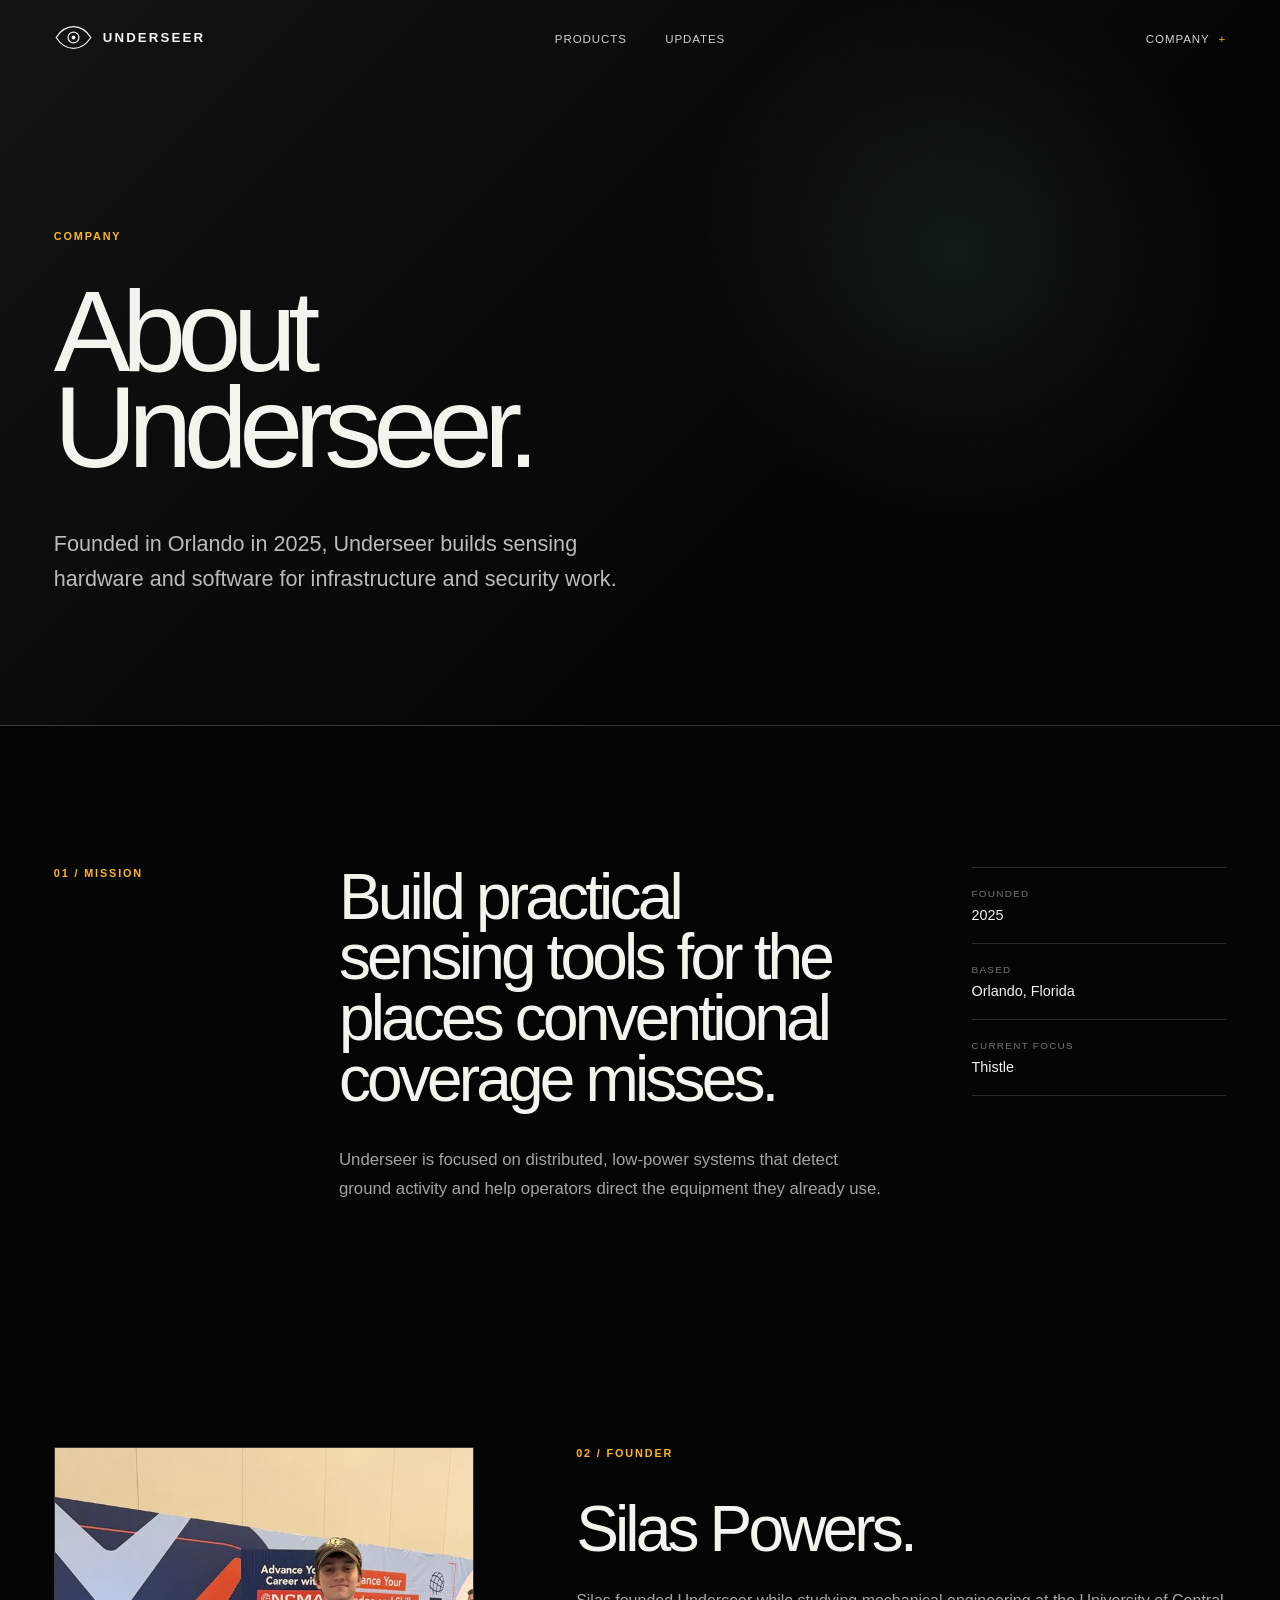
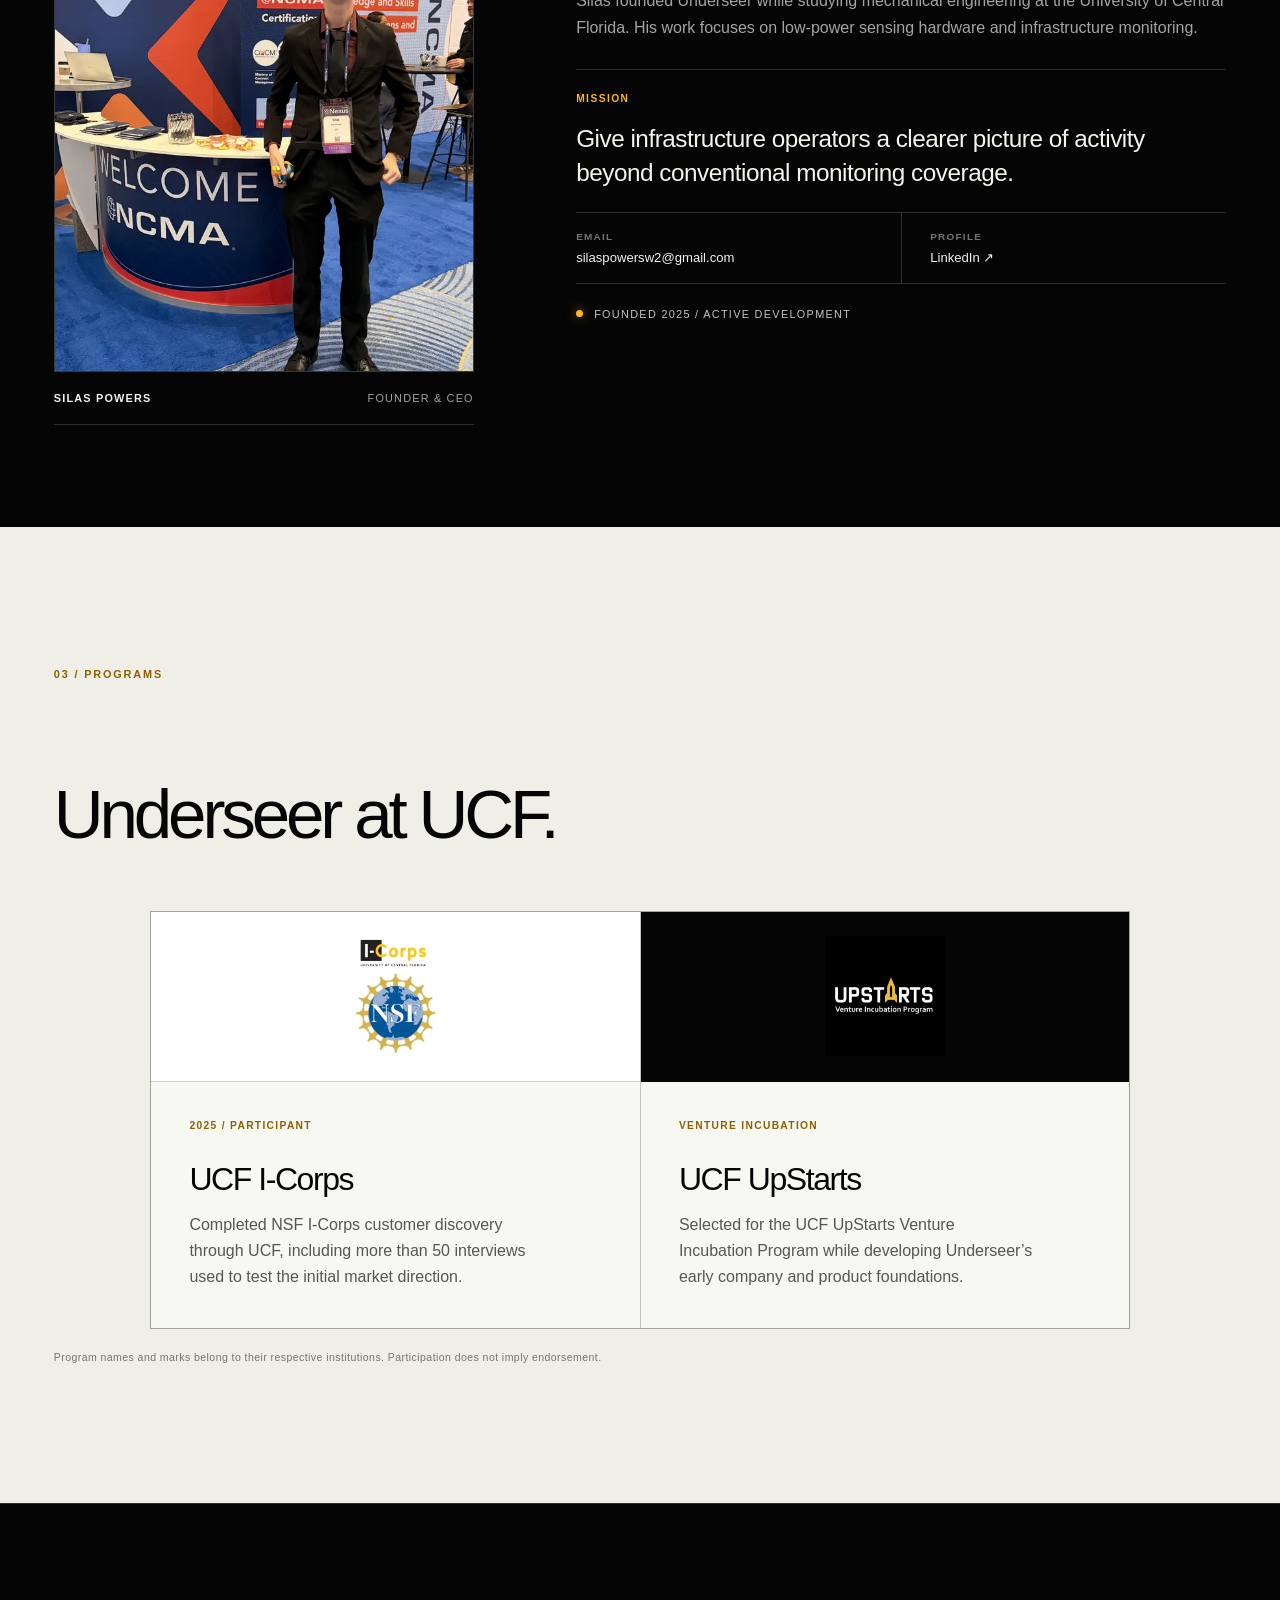
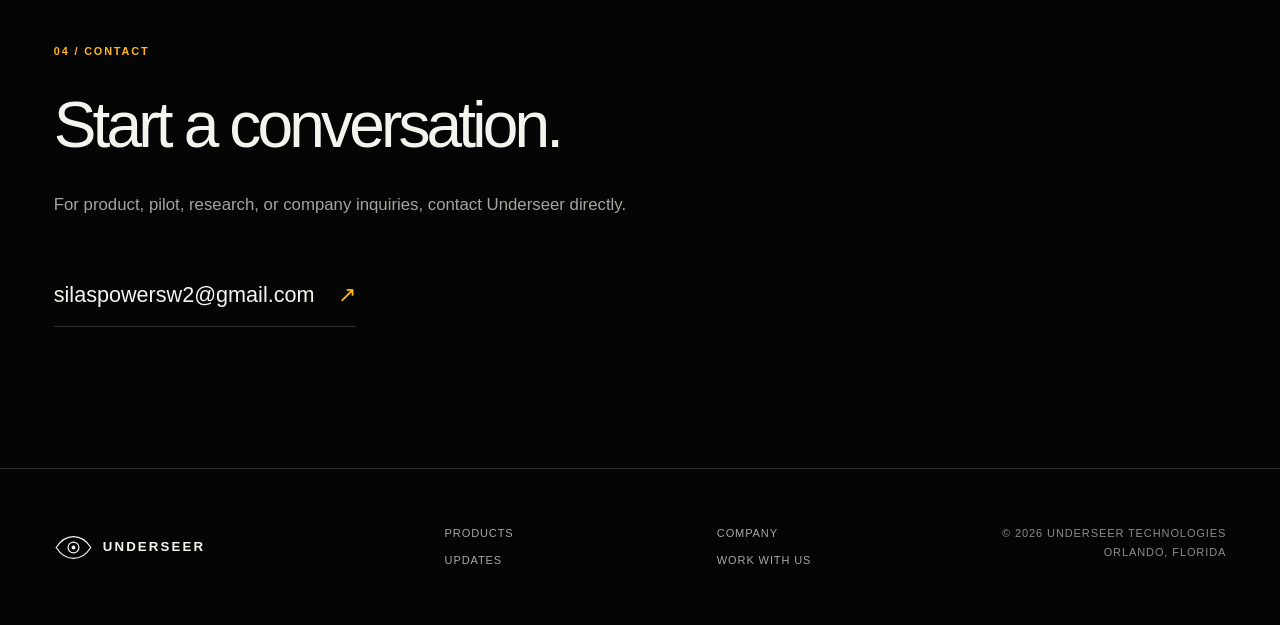
==== company.html @ eff01f7a "Add Underseer company page" ====
<!doctype html>
<html lang="en">
<head>
  <meta charset="utf-8">
  <meta name="viewport" content="width=device-width, initial-scale=1">
  <title>Company | Underseer Technologies</title>
  <meta name="description" content="Underseer Technologies was founded in Orlando in 2025 to build practical sensing systems for infrastructure and security work.">
  <meta name="theme-color" content="#050505">
  <link rel="canonical" href="https://underseer-technologies.com/company.html">
  <link rel="icon" href="favicon.svg" type="image/svg+xml">
  <link rel="stylesheet" href="styles.css?v=20260716-1">
  <script src="script.js?v=20260716-1" defer></script>
</head>
<body class="interior-page">
  <a class="skip-link" href="#main">Skip to content</a>
  <header class="site-header is-scrolled" data-header>
    <a class="brand" href="index.html" aria-label="Underseer home"><svg class="brand-mark" viewBox="0 0 72 48" aria-hidden="true"><path d="M4 24C13 10 24 4 36 4s23 6 32 20c-9 14-20 20-32 20S13 38 4 24Z"/><circle cx="36" cy="24" r="10"/><circle class="brand-pupil" cx="36" cy="24" r="3.5"/></svg><span>Underseer</span></a>
    <button class="menu-toggle" type="button" aria-expanded="false" aria-controls="site-nav" data-menu-toggle><span>Menu</span><i aria-hidden="true"></i></button>
    <nav class="site-nav" id="site-nav" aria-label="Primary navigation" data-nav><a href="index.html#products">Products</a><a href="index.html#updates">Updates</a><a class="mobile-nav-link" href="company.html">Company</a><a class="mobile-nav-link" href="work-with-us.html">Work with us</a></nav>
    <div class="company-menu" data-company-menu>
      <button class="company-toggle" type="button" aria-expanded="false" aria-controls="company-dropdown" data-company-toggle>Company <span aria-hidden="true">+</span></button>
      <div class="company-dropdown" id="company-dropdown" data-company-dropdown><div><span>Company</span><a href="company.html">About Underseer</a><a href="#programs">Programs</a><a href="#contact">Contact</a></div><div><span>Work with us</span><a href="work-with-us.html">Partners &amp; pilots</a><a href="work-with-us.html#opportunities">Opportunities</a></div></div>
    </div>
  </header>

  <main id="main">
    <section class="page-hero">
      <div class="section-label">Company</div>
      <h1>About Underseer.</h1>
      <p>Founded in Orlando in 2025, Underseer builds sensing hardware and software for infrastructure and security work.</p>
    </section>

    <section class="company-overview section-pad" aria-labelledby="mission-title">
      <div class="section-label">01 / Mission</div>
      <div>
        <h2 id="mission-title">Build practical sensing tools for the places conventional coverage misses.</h2>
        <p>Underseer is focused on distributed, low-power systems that detect ground activity and help operators direct the equipment they already use.</p>
      </div>
      <dl class="company-facts">
        <div><dt>Founded</dt><dd>2025</dd></div>
        <div><dt>Based</dt><dd>Orlando, Florida</dd></div>
        <div><dt>Current focus</dt><dd>Thistle</dd></div>
      </dl>
    </section>

    <section class="company section-pad" id="founder">
      <figure class="founder-card">
        <div class="founder-portrait"><img src="assets/silas-powers.webp" width="825" height="1100" loading="eager" alt="Silas Powers, founder and CEO of Underseer Technologies"></div>
        <figcaption><strong>Silas Powers</strong><span>Founder &amp; CEO</span></figcaption>
      </figure>
      <div class="company-copy">
        <div class="section-label">02 / Founder</div>
        <h2>Silas Powers.</h2>
        <p>Silas founded Underseer while studying mechanical engineering at the University of Central Florida. His work focuses on low-power sensing hardware and infrastructure monitoring.</p>
        <blockquote><span>Mission</span> Give infrastructure operators a clearer picture of activity beyond conventional monitoring coverage.</blockquote>
        <div class="founder-links" aria-label="Silas Powers contact links"><a href="mailto:silaspowersw2@gmail.com"><span>Email</span>silaspowersw2@gmail.com</a><a href="https://www.linkedin.com/in/silas-powers-b28302380" target="_blank" rel="noopener noreferrer"><span>Profile</span>LinkedIn ↗</a></div>
        <div class="company-status"><span></span> Founded 2025 / Active development</div>
      </div>
    </section>

    <section class="programs section-pad" id="programs" aria-labelledby="programs-title">
      <div class="programs-intro"><div class="section-label">03 / Programs</div><h2 id="programs-title">Underseer at UCF.</h2></div>
      <div class="program-grid">
        <article class="program-card"><div class="program-logo program-logo-light"><img src="assets/ucf-icorps.webp" width="261" height="353" loading="lazy" alt="UCF I-Corps and National Science Foundation logos"></div><div class="program-card-copy"><span>2025 / Participant</span><h3>UCF I-Corps</h3><p>Completed NSF I-Corps customer discovery through UCF, including more than 50 interviews used to test the initial market direction.</p></div></article>
        <article class="program-card"><div class="program-logo program-logo-dark"><img src="assets/ucf-upstarts.webp" width="800" height="800" loading="lazy" alt="UCF UpStarts Venture Incubation Program logo"></div><div class="program-card-copy"><span>Venture incubation</span><h3>UCF UpStarts</h3><p>Selected for the UCF UpStarts Venture Incubation Program while developing Underseer’s early company and product foundations.</p></div></article>
      </div>
      <p class="program-note">Program names and marks belong to their respective institutions. Participation does not imply endorsement.</p>
    </section>

    <section class="contact-band section-pad" id="contact">
      <div class="section-label">04 / Contact</div>
      <h2>Start a conversation.</h2>
      <p>For product, pilot, research, or company inquiries, contact Underseer directly.</p>
      <a class="contact-link" href="mailto:silaspowersw2@gmail.com">silaspowersw2@gmail.com <span>↗</span></a>
    </section>
  </main>

  <footer class="site-footer"><a class="brand footer-brand" href="index.html"><svg class="brand-mark" viewBox="0 0 72 48" aria-hidden="true"><path d="M4 24C13 10 24 4 36 4s23 6 32 20c-9 14-20 20-32 20S13 38 4 24Z"/><circle cx="36" cy="24" r="10"/><circle class="brand-pupil" cx="36" cy="24" r="3.5"/></svg><span>Underseer</span></a><div class="footer-links"><a href="index.html#products">Products</a><a href="index.html#updates">Updates</a></div><div class="footer-links"><a href="company.html">Company</a><a href="work-with-us.html">Work with us</a></div><p class="copyright">© 2026 Underseer Technologies<br>Orlando, Florida</p></footer>
</body>
</html>
---- styles.css ----
:root {
  color-scheme: dark;
  --black: #050505;
  --near-black: #0a0a0a;
  --panel: #101110;
  --white: #f4f4ef;
  --gray: #a4a5a0;
  --dim: #74756f;
  --line: rgba(255, 255, 255, .16);
  --line-dark: rgba(0, 0, 0, .18);
  --signal: #feb71b;
  --pad: clamp(22px, 4.2vw, 72px);
}

* { box-sizing: border-box; }
html { scroll-behavior: smooth; scroll-padding-top: 76px; }
body { margin: 0; color: var(--white); background: var(--black); font-family: Arial, Helvetica, sans-serif; -webkit-font-smoothing: antialiased; }
body.menu-open { overflow: hidden; }
a { color: inherit; }
button { font: inherit; }
.skip-link { position: fixed; top: 8px; left: 8px; z-index: 100; padding: 10px 14px; color: var(--black); background: var(--signal); transform: translateY(-150%); }
.skip-link:focus { transform: translateY(0); }

.site-header { position: fixed; inset: 0 0 auto; z-index: 50; display: grid; grid-template-columns: 1fr auto 1fr; min-height: 76px; padding: 0 var(--pad); align-items: center; border-bottom: 1px solid transparent; transition: background .25s, border-color .25s; }
.site-header.is-scrolled { background: rgba(5, 5, 5, .92); border-color: var(--line); backdrop-filter: blur(16px); }
.brand { display: inline-flex; width: max-content; gap: 10px; align-items: center; color: var(--white); font-size: .83rem; font-weight: 800; letter-spacing: .16em; text-decoration: none; text-transform: uppercase; }
.brand-mark { width: 39px; height: 27px; overflow: visible; fill: none; stroke: currentColor; stroke-width: 2.2; }
.brand-pupil { fill: currentColor; stroke: none; }
.site-nav { display: flex; gap: clamp(20px, 3vw, 46px); grid-column: 2; }
.site-nav a { position: relative; padding: 27px 0 25px; color: #d1d1cc; font-size: .72rem; letter-spacing: .08em; text-decoration: none; text-transform: uppercase; }
.site-nav a::after { position: absolute; right: 0; bottom: 20px; left: 0; height: 1px; content: ""; background: var(--signal); transform: scaleX(0); transform-origin: right; transition: transform .25s; }
.site-nav a:hover::after, .site-nav a:focus-visible::after { transform: scaleX(1); transform-origin: left; }
.mobile-nav-link { display: none; }
.company-menu { position: relative; grid-column: 3; justify-self: end; }
.company-toggle { display: flex; gap: 9px; padding: 27px 0 25px; color: #d1d1cc; border: 0; background: transparent; cursor: pointer; font-size: .72rem; letter-spacing: .08em; text-transform: uppercase; }
.company-toggle span { color: var(--signal); transition: transform .2s; }
.company-dropdown { position: absolute; top: calc(100% - 8px); right: 0; display: grid; width: min(560px, calc(100vw - 44px)); padding: 28px; grid-template-columns: 1fr 1fr; gap: 36px; opacity: 0; visibility: hidden; border: 1px solid var(--line); background: rgba(10,10,10,.98); box-shadow: 0 20px 55px rgba(0,0,0,.38); transform: translateY(-8px); transition: opacity .2s, transform .2s, visibility .2s; }
.company-dropdown > div { display: grid; align-content: start; }
.company-dropdown > div > span { margin-bottom: 17px; color: var(--signal); font-size: .61rem; font-weight: 700; letter-spacing: .15em; text-transform: uppercase; }
.company-dropdown a { padding: 13px 0; color: var(--white); border-top: 1px solid var(--line); font-size: .9rem; text-decoration: none; }
.company-dropdown a:hover, .company-dropdown a:focus-visible { color: var(--signal); }
.company-menu:hover .company-dropdown, .company-menu:focus-within .company-dropdown, .company-menu.is-open .company-dropdown { opacity: 1; visibility: visible; transform: translateY(0); }
.company-menu:hover .company-toggle span, .company-menu:focus-within .company-toggle span, .company-menu.is-open .company-toggle span { transform: rotate(45deg); }
.menu-toggle { display: none; color: var(--white); border: 0; background: transparent; }

.hero { position: relative; display: grid; min-height: 100svh; padding: 150px var(--pad) 34px; grid-template-columns: minmax(0, 1fr) minmax(270px, 35vw); grid-template-rows: 1fr auto; overflow: hidden; border-bottom: 1px solid var(--line); }
.hero-field { position: absolute; inset: 0; overflow: hidden; opacity: .78; background: radial-gradient(circle at 70% 48%, rgba(39, 65, 56, .42), transparent 22%), radial-gradient(circle at 35% 100%, rgba(70, 48, 14, .25), transparent 35%), linear-gradient(135deg, #111715 0%, #050505 58%); }
.hero-field::before { position: absolute; inset: 0; content: ""; opacity: .22; background-image: linear-gradient(rgba(255,255,255,.12) 1px, transparent 1px), linear-gradient(90deg, rgba(255,255,255,.12) 1px, transparent 1px); background-size: 70px 70px; mask-image: linear-gradient(to bottom, black, transparent 85%); }
.hero-field::after { position: absolute; inset: 0; content: ""; background: linear-gradient(90deg, transparent 0 65%, rgba(5,5,5,.15)), linear-gradient(0deg, rgba(5,5,5,.8), transparent 45%); }
.scan-line { position: absolute; top: -20%; right: 20%; width: 1px; height: 145%; background: linear-gradient(transparent, rgba(254,183,27,.85), transparent); transform: rotate(32deg); box-shadow: 70px 0 rgba(255,255,255,.14), 140px 0 rgba(255,255,255,.07); }
.signal { position: absolute; width: 10px; height: 10px; border: 1px solid var(--signal); border-radius: 50%; }
.signal::before, .signal::after { position: absolute; top: 50%; left: 50%; content: ""; border: 1px solid rgba(254,183,27,.35); border-radius: 50%; transform: translate(-50%,-50%); animation: pulse 3.8s ease-out infinite; }
.signal::before { width: 65px; height: 65px; }
.signal::after { width: 125px; height: 125px; animation-delay: .7s; }
.signal-one { top: 34%; right: 23%; }
.signal-two { top: 66%; right: 43%; transform: scale(.7); }
.signal-three { top: 48%; right: 8%; transform: scale(.5); }
@keyframes pulse { 0%,20% { opacity: 0; transform: translate(-50%,-50%) scale(.35); } 55% { opacity: .8; } 100% { opacity: 0; transform: translate(-50%,-50%) scale(1.5); } }
.hero-copy { position: relative; z-index: 2; align-self: end; padding-bottom: clamp(40px, 9vh, 100px); }
.eyebrow { display: flex; gap: 13px; align-items: center; margin: 0 0 26px; color: var(--signal); font-size: .72rem; font-weight: 700; letter-spacing: .16em; text-transform: uppercase; }
.eyebrow span { width: 35px; height: 1px; background: currentColor; }
h1, h2, h3, p { text-wrap: balance; }
h1 { max-width: 9.5ch; margin: 0; font-size: clamp(4.3rem, 9vw, 9.5rem); font-weight: 500; letter-spacing: -.075em; line-height: .83; }
.hero-bottom { display: grid; max-width: 820px; margin-top: 50px; grid-template-columns: minmax(250px, 520px) auto; gap: 38px; align-items: end; }
.hero-bottom p { margin: 0; color: #c2c4be; font-size: clamp(1rem, 1.5vw, 1.2rem); line-height: 1.6; }
.text-link { display: inline-flex; gap: 18px; align-items: center; padding-bottom: 8px; border-bottom: 1px solid rgba(255,255,255,.5); font-size: .72rem; letter-spacing: .1em; text-decoration: none; text-transform: uppercase; white-space: nowrap; }
.text-link span { color: var(--signal); font-size: 1rem; }
.hero-logo { position: relative; z-index: 2; width: min(100%, 450px); aspect-ratio: 1; align-self: center; justify-self: end; overflow: hidden; border: 1px solid var(--line); background: #050505; }
.hero-logo::after { position: absolute; inset: 14px; content: ""; pointer-events: none; border: 1px solid rgba(255,255,255,.08); }
.hero-logo img { display: block; width: 100%; height: 100%; padding: clamp(12px, 2vw, 32px); object-fit: contain; }
.hero-meta { position: relative; z-index: 2; display: flex; gap: 25px; grid-column: 1 / -1; padding-top: 25px; justify-content: space-between; border-top: 1px solid var(--line); color: #8d8f89; font-size: .66rem; letter-spacing: .12em; text-transform: uppercase; }

.section-pad { padding: clamp(88px, 11vw, 170px) var(--pad); }
.section-label { color: var(--signal); font-size: .68rem; font-weight: 700; letter-spacing: .17em; text-transform: uppercase; }
.mission { display: grid; grid-template-columns: .65fr 1.35fr; gap: 50px; }
.mission-copy h2, .products-head h2, .stack-heading h2, .approach-intro h2, .company-copy h2 { margin: 0; font-size: clamp(2.7rem, 5.4vw, 6.2rem); font-weight: 500; letter-spacing: -.06em; line-height: .94; }
.mission-copy > p { max-width: 720px; margin: 34px 0 0; color: var(--gray); font-size: 1.05rem; line-height: 1.75; }
.mission-principles { display: grid; grid-column: 1 / -1; grid-template-columns: repeat(3,1fr); margin-top: 70px; border-top: 1px solid var(--line); border-left: 1px solid var(--line); }
.mission-principles article { min-height: 290px; padding: 28px; border-right: 1px solid var(--line); border-bottom: 1px solid var(--line); }
.mission-principles span { color: var(--signal); font-size: .7rem; }
.mission-principles h3 { margin: 100px 0 15px; font-size: 1.3rem; font-weight: 600; }
.mission-principles p { margin: 0; color: var(--gray); font-size: .93rem; line-height: 1.6; }

.products { color: var(--black); background: #e8e8e1; }
.products-head { display: grid; grid-template-columns: 1.5fr .7fr; gap: 80px; align-items: end; }
.products-head .section-label { margin-bottom: 34px; color: #8d6000; }
.products-head > p { max-width: 440px; margin: 0 0 8px; color: #555750; line-height: 1.7; }
.product-switcher { display: grid; grid-template-columns: repeat(2,1fr); border-top: 1px solid var(--line-dark); border-bottom: 1px solid var(--line-dark); }
.product-tab { display: flex; gap: 22px; padding: 25px var(--pad); color: #686a64; border: 0; border-right: 1px solid var(--line-dark); background: transparent; cursor: pointer; font-size: .78rem; font-weight: 700; letter-spacing: .1em; text-align: left; text-transform: uppercase; }
.product-tab span { color: #969891; }
.product-tab.is-active { color: var(--black); background: #f7f7f1; }
.product-tab.is-active span { color: #9b6800; }
.product-panel { display: grid; min-height: 690px; grid-template-columns: 1.45fr .85fr; background: #f7f7f1; }
.product-panel[hidden] { display: none; }
.product-showcase + .product-showcase { border-top: 1px solid var(--line-dark); }
.product-visual { position: relative; min-height: 690px; overflow: hidden; border-right: 1px solid var(--line-dark); background: radial-gradient(circle at 60% 42%, rgba(254,183,27,.15), transparent 14%), linear-gradient(#151b18 0 62%, #23231f 62%); }
.product-visual::before { position: absolute; inset: 0; content: ""; opacity: .25; background-image: linear-gradient(rgba(255,255,255,.1) 1px, transparent 1px), linear-gradient(90deg, rgba(255,255,255,.1) 1px, transparent 1px); background-size: 58px 58px; }
.ground-line { position: absolute; right: 0; bottom: 37%; left: 0; height: 2px; background: rgba(254,183,27,.62); box-shadow: 0 14px rgba(255,255,255,.04), 0 28px rgba(255,255,255,.03); }
.node { position: absolute; bottom: 32%; width: 54px; height: 80px; border: 1px solid rgba(255,255,255,.5); background: #0a0c0b; }
.node::after { position: absolute; top: -17px; left: 50%; width: 1px; height: 16px; content: ""; background: var(--signal); }
.node i { position: absolute; top: 15px; left: 15px; width: 7px; height: 7px; border-radius: 50%; background: var(--signal); box-shadow: 0 0 14px rgba(254,183,27,.7); }
.node-a { left: 17%; }.node-b { left: 49%; }.node-c { left: 79%; }
.wake-rings { position: absolute; bottom: 42%; width: 12px; height: 12px; border: 1px solid var(--signal); border-radius: 50%; box-shadow: 0 0 0 40px rgba(254,183,27,.08), 0 0 0 80px rgba(254,183,27,.05), 0 0 0 120px rgba(254,183,27,.03); }
.wake-a { left: 25%; }.wake-b { left: 66%; transform: scale(.65); }
.visual-caption { position: absolute; right: 24px; bottom: 22px; color: rgba(255,255,255,.5); font-size: .62rem; letter-spacing: .12em; text-transform: uppercase; }
.product-copy { display: flex; padding: clamp(36px, 6vw, 80px); flex-direction: column; justify-content: flex-end; }
.product-type { margin: 0 0 auto; color: #966400; font-size: .68rem; font-weight: 700; letter-spacing: .14em; text-transform: uppercase; }
.product-copy h3 { margin: 80px 0 24px; font-size: clamp(3.3rem, 6vw, 6.5rem); font-weight: 500; letter-spacing: -.065em; line-height: .9; }
.product-lead { max-width: 510px; margin: 0 0 48px; color: #51534e; font-size: 1rem; line-height: 1.65; }
.product-copy dl { margin: 0; border-top: 1px solid var(--line-dark); }
.product-copy dl div { display: grid; grid-template-columns: 80px 1fr; gap: 22px; padding: 17px 0; border-bottom: 1px solid var(--line-dark); }
.product-copy dt { color: #8a8c86; font-size: .64rem; letter-spacing: .1em; text-transform: uppercase; }
.product-copy dd { margin: 0; color: #363833; font-size: .84rem; line-height: 1.45; }
.risk-visual { background: #0c0e0d; }
.risk-grid { position: absolute; inset: 13%; border: 1px solid rgba(255,255,255,.16); background-image: linear-gradient(rgba(255,255,255,.08) 1px, transparent 1px), linear-gradient(90deg, rgba(255,255,255,.08) 1px, transparent 1px); background-size: 42px 42px; }
.event { position: absolute; padding: 12px 14px; color: #d9d9d2; border: 1px solid rgba(255,255,255,.22); background: rgba(5,5,5,.78); font-size: .62rem; letter-spacing: .12em; }
.event-a { top: 25%; left: 20%; }.event-b { top: 46%; right: 15%; }.event-c { bottom: 23%; left: 32%; color: var(--signal); border-color: rgba(254,183,27,.48); }
.risk-pulse { position: absolute; top: 50%; left: 50%; width: 10px; height: 10px; border-radius: 50%; background: var(--signal); box-shadow: 0 0 0 30px rgba(254,183,27,.08), 0 0 0 65px rgba(254,183,27,.04), 0 0 30px rgba(254,183,27,.7); }

.thistle-carousel { background: #111714; }
.carousel-viewport { position: absolute; inset: 0; }
.carousel-slide { position: absolute; inset: 0; z-index: 1; margin: 0; overflow: hidden; opacity: 0; background: #111714; transition: opacity 900ms ease; pointer-events: none; }
.carousel-slide.is-active { z-index: 2; opacity: 1; }
.concept-visual { position: absolute; inset: 0; background: radial-gradient(circle at 60% 42%, rgba(254,183,27,.15), transparent 14%), linear-gradient(#151b18 0 62%, #23231f 62%); }
.carousel-slide img { display: block; width: 100%; height: 100%; object-fit: cover; filter: saturate(.72) contrast(1.04); }
.carousel-slide:nth-child(2) img { object-position: center 64%; }
.carousel-slide:nth-child(3) img { object-position: center 46%; }
.carousel-slide figcaption { position: absolute; right: 0; bottom: 0; left: 0; z-index: 3; display: grid; padding: 90px 24px 24px; background: linear-gradient(transparent, rgba(5,5,5,.94)); }
.carousel-slide figcaption span { margin-bottom: 10px; color: var(--signal); font-size: .62rem; font-weight: 700; letter-spacing: .14em; text-transform: uppercase; }
.carousel-slide figcaption strong { color: var(--white); font-size: 1rem; font-weight: 500; }
.carousel-status { position: absolute; inset: 0; z-index: 5; pointer-events: none; }
.carousel-status span { position: absolute; right: 20px; bottom: 20px; min-width: 72px; padding: 11px 13px; color: #c6c7c1; background: rgba(5,5,5,.78); font-size: .62rem; letter-spacing: .12em; text-align: center; backdrop-filter: blur(10px); }
.carousel-disclaimer { position: absolute; top: 22px; left: 22px; z-index: 5; max-width: 330px; margin: 0; padding: 11px 13px; color: #b8bab4; background: rgba(5,5,5,.78); font-size: .68rem; line-height: 1.45; backdrop-filter: blur(10px); }

.stack { background: var(--near-black); }
.stack-heading { display: grid; grid-template-columns: 1.35fr .65fr; gap: 70px; margin-top: 35px; align-items: end; }
.stack-heading p { max-width: 500px; margin: 0; color: var(--gray); line-height: 1.7; }
.stack-flow { display: grid; grid-template-columns: repeat(7,auto); gap: 20px; margin-top: 90px; align-items: center; }
.stack-flow > div { min-width: 165px; padding: 24px; border: 1px solid var(--line); }
.stack-flow span { display: block; margin-bottom: 58px; color: var(--signal); font-size: .67rem; }
.stack-flow strong { display: block; margin-bottom: 8px; font-size: .96rem; }
.stack-flow small { color: var(--gray); font-size: .76rem; line-height: 1.4; }
.stack-flow > i { color: #60615d; font-style: normal; }

.approach { display: grid; grid-template-columns: 1fr 1fr; color: var(--black); background: #d3d3cc; }
.approach-intro { position: sticky; top: 0; height: max-content; min-height: 100vh; }
.approach-intro .section-label { margin-bottom: 40px; color: #8d6000; }
.approach-intro > p { max-width: 650px; margin: 38px 0 0; color: #51534e; line-height: 1.75; }
.validation-steps { margin: 0; padding: 0; list-style: none; border-left: 1px solid var(--line-dark); }
.validation-steps li { display: grid; min-height: 25vh; padding: 45px var(--pad); grid-template-columns: 65px 1fr; gap: 24px; align-content: center; border-bottom: 1px solid var(--line-dark); }
.validation-steps li > span { color: #956400; font-size: .7rem; }
.validation-steps strong { display: block; margin-bottom: 14px; font-size: clamp(1.8rem,3vw,3.2rem); font-weight: 500; letter-spacing: -.04em; }
.validation-steps p { max-width: 470px; margin: 0; color: #5e605a; line-height: 1.6; }

.programs { color: var(--black); background: #efefe8; }
.programs-intro { display: grid; grid-template-columns: 1.3fr .7fr; gap: 70px; align-items: end; }
.programs-intro .section-label { grid-column: 1 / -1; color: #8d6000; }
.programs-intro h2 { max-width: 900px; margin: 32px 0 0; font-size: clamp(2.7rem, 5.4vw, 6.2rem); font-weight: 500; letter-spacing: -.06em; line-height: .94; }
.programs-intro > p { max-width: 500px; margin: 0; color: #555750; line-height: 1.7; }
.program-grid { display: grid; width: min(100%, 980px); grid-template-columns: repeat(2, minmax(0, 1fr)); gap: 1px; margin: 64px auto 0; background: var(--line-dark); border: 1px solid var(--line-dark); }
.program-card { display: grid; grid-template-rows: 170px auto; background: #f8f8f3; }
.program-logo { display: grid; min-height: 0; padding: 24px; place-items: center; border-bottom: 1px solid var(--line-dark); }
.program-logo img { display: block; width: auto; max-width: 190px; height: 100%; max-height: 120px; object-fit: contain; }
.program-logo-light { background: #fff; }
.program-logo-dark { background: #050505; }
.program-card-copy { padding: clamp(28px, 3vw, 42px); }
.program-card-copy > span { display: block; margin-bottom: 30px; color: #8d6000; font-size: .64rem; font-weight: 700; letter-spacing: .13em; text-transform: uppercase; }
.program-card h3 { margin: 0 0 14px; font-size: clamp(1.8rem, 2.5vw, 2.6rem); font-weight: 500; letter-spacing: -.045em; }
.program-card p { max-width: 390px; margin: 0; color: #555750; line-height: 1.6; }
.program-note { margin: 22px 0 0; color: #74766f; font-size: .66rem; letter-spacing: .04em; }

.updates { color: var(--black); background: #efefe8; }
.updates-head { display: grid; grid-template-columns: 1.4fr .6fr; gap: 70px; align-items: end; }
.updates-head .section-label { margin-bottom: 30px; color: #8d6000; }
.updates-head h2 { margin: 0; font-size: clamp(3rem, 6vw, 6.8rem); font-weight: 500; letter-spacing: -.06em; line-height: .92; }
.updates-head > p { margin: 0 0 8px; color: #5d5f59; line-height: 1.7; }
.update-grid { display: grid; margin-top: 70px; grid-template-columns: 1.35fr .825fr .825fr; border-top: 1px solid var(--line-dark); border-left: 1px solid var(--line-dark); }
.update-card { min-height: 480px; border-right: 1px solid var(--line-dark); border-bottom: 1px solid var(--line-dark); background: #f8f8f3; }
.update-featured { display: grid; grid-template-rows: 280px auto; }
.update-image { overflow: hidden; border-bottom: 1px solid var(--line-dark); background: #111; }
.update-image img { display: block; width: 100%; height: 100%; object-fit: cover; object-position: center 60%; filter: saturate(.8) contrast(1.03); }
.update-copy { display: flex; height: 100%; padding: clamp(26px, 3vw, 42px); flex-direction: column; }
.update-copy > span { color: #8d6000; font-size: .63rem; font-weight: 700; letter-spacing: .13em; text-transform: uppercase; }
.update-copy h3 { margin: 40px 0 18px; font-size: clamp(1.7rem, 2.5vw, 2.8rem); font-weight: 500; letter-spacing: -.045em; line-height: 1.02; }
.update-copy p { margin: 0 0 40px; color: #585a54; line-height: 1.65; }
.update-copy a { width: max-content; margin-top: auto; padding-bottom: 6px; color: #282a26; border-bottom: 1px solid #777972; font-size: .68rem; font-weight: 700; letter-spacing: .1em; text-decoration: none; text-transform: uppercase; }
.update-copy a:hover { color: #8d6000; }

.interior-page { background: var(--black); }
.page-hero { min-height: 78svh; padding: clamp(160px, 18vw, 260px) var(--pad) clamp(90px, 10vw, 150px); border-bottom: 1px solid var(--line); background: radial-gradient(circle at 75% 35%, rgba(39,65,56,.34), transparent 25%), linear-gradient(135deg,#101513,#050505 65%); }
.page-hero h1 { max-width: 11ch; margin-top: 42px; }
.page-hero > p { max-width: 680px; margin: 50px 0 0; color: #babcb6; font-size: clamp(1.1rem, 1.8vw, 1.35rem); line-height: 1.65; }
.work-hero h1 { max-width: 10ch; }
.company-overview { display: grid; grid-template-columns: .45fr 1.2fr .55fr; gap: clamp(35px, 6vw, 90px); align-items: start; }
.company-overview h2, .collaboration > h2, .opportunities h2, .contact-band h2 { margin: 0; font-size: clamp(2.8rem, 5vw, 5.8rem); font-weight: 500; letter-spacing: -.06em; line-height: .95; }
.company-overview > div > p { max-width: 720px; margin: 35px 0 0; color: var(--gray); font-size: 1.05rem; line-height: 1.75; }
.company-facts { margin: 0; border-top: 1px solid var(--line); }
.company-facts div { padding: 20px 0; border-bottom: 1px solid var(--line); }
.company-facts dt { margin-bottom: 8px; color: var(--dim); font-size: .62rem; letter-spacing: .13em; text-transform: uppercase; }
.company-facts dd { margin: 0; font-size: .9rem; }
.collaboration { background: var(--near-black); }
.collaboration > h2 { max-width: 900px; margin-top: 38px; }
.collaboration-grid { display: grid; margin-top: 80px; grid-template-columns: repeat(3,1fr); border-top: 1px solid var(--line); border-left: 1px solid var(--line); }
.collaboration-grid article { min-height: 330px; padding: 30px; border-right: 1px solid var(--line); border-bottom: 1px solid var(--line); }
.collaboration-grid span { color: var(--signal); font-size: .68rem; }
.collaboration-grid h3 { margin: 100px 0 16px; font-size: 1.55rem; font-weight: 500; }
.collaboration-grid p { margin: 0; color: var(--gray); line-height: 1.65; }
.opportunities { display: grid; grid-template-columns: .55fr 1.45fr; gap: clamp(40px, 8vw, 120px); color: var(--black); background: #e8e8e1; }
.opportunities .section-label { color: #8d6000; }
.opportunities p { max-width: 720px; margin: 35px 0 45px; color: #555750; font-size: 1.05rem; line-height: 1.75; }
.contact-band { border-top: 1px solid var(--line); }
.contact-band h2 { max-width: 900px; margin-top: 38px; }
.contact-band > p { max-width: 680px; margin: 35px 0 45px; color: var(--gray); font-size: 1.05rem; line-height: 1.7; }
.contact-link { display: inline-flex; gap: 24px; align-items: center; padding: 18px 0; color: var(--white); border-bottom: 1px solid var(--line); font-size: clamp(1rem, 2vw, 1.35rem); text-decoration: none; }
.opportunities .contact-link { color: var(--black); border-color: var(--line-dark); }
.contact-link span { color: var(--signal); }

.company { display: grid; min-height: auto; grid-template-columns: minmax(300px, 420px) minmax(0, 1fr); gap: clamp(55px, 8vw, 110px); align-items: start; overflow: hidden; }
.company.section-pad { padding-top: clamp(90px, 8vw, 125px); padding-bottom: clamp(90px, 8vw, 125px); }
.founder-card { width: 100%; margin: 0; }
.founder-portrait { aspect-ratio: 4 / 5; overflow: hidden; border: 1px solid var(--line); background: #101110; }
.founder-portrait img { display: block; width: 100%; height: 100%; object-fit: cover; object-position: center 34%; filter: saturate(.82) contrast(1.03); transform: scale(1.28); transform-origin: center 34%; }
.founder-card figcaption { display: flex; padding: 20px 0; justify-content: space-between; border-bottom: 1px solid var(--line); color: var(--gray); font-size: .68rem; letter-spacing: .11em; text-transform: uppercase; }
.founder-card figcaption strong { color: var(--white); font-weight: 700; }
.company-copy .section-label { margin-bottom: 40px; }
.company-copy h2 { max-width: 760px; font-size: clamp(3.2rem, 5vw, 5.5rem); }
.company-copy > p { max-width: 700px; margin: 28px 0; color: var(--gray); line-height: 1.7; }
.company-copy blockquote { max-width: 760px; margin: 28px 0 0; padding: 22px 0; border-top: 1px solid var(--line); border-bottom: 1px solid var(--line); font-size: clamp(1.25rem, 1.9vw, 1.8rem); letter-spacing: -.02em; line-height: 1.4; }
.company-copy blockquote span, .founder-bio > span { display: block; margin-bottom: 15px; color: var(--signal); font-size: .64rem; font-weight: 700; letter-spacing: .14em; text-transform: uppercase; }
.founder-bio { display: grid; grid-template-columns: 90px 1fr; gap: 24px; max-width: 760px; padding: 22px 0; border-bottom: 1px solid var(--line); }
.founder-bio p { margin: 0; color: var(--gray); line-height: 1.7; }
.founder-links { display: grid; max-width: 760px; grid-template-columns: 1fr 1fr; border-bottom: 1px solid var(--line); }
.founder-links a { display: grid; gap: 8px; padding: 18px 0; color: var(--white); font-size: .82rem; text-decoration: none; }
.founder-links a + a { padding-left: 28px; border-left: 1px solid var(--line); }
.founder-links a:hover { color: var(--signal); }
.founder-links span { color: var(--dim); font-size: .62rem; font-weight: 700; letter-spacing: .13em; text-transform: uppercase; }
.company-status { display: inline-flex; gap: 11px; align-items: center; color: #c3c4bf; font-size: .68rem; letter-spacing: .12em; text-transform: uppercase; }
.company-status span { width: 7px; height: 7px; border-radius: 50%; background: var(--signal); box-shadow: 0 0 12px rgba(254,183,27,.6); }
.company .company-status { margin-top: 24px; }

.site-footer { display: grid; padding: 55px var(--pad); grid-template-columns: 1.5fr 1fr 1fr 1fr; gap: 35px; border-top: 1px solid var(--line); color: #8c8d88; font-size: .69rem; letter-spacing: .08em; line-height: 1.7; text-transform: uppercase; }
.footer-brand { color: var(--white); }
.site-footer p { margin: 0; }
.footer-links { display: grid; gap: 8px; align-content: start; }
.footer-links a { width: max-content; color: #a7a8a2; text-decoration: none; }
.footer-links a:hover { color: var(--signal); }
.copyright { text-align: right; }

@media (max-width: 960px) {
  .site-header { grid-template-columns: 1fr auto; }
  .menu-toggle { display: flex; z-index: 2; gap: 12px; align-items: center; grid-column: 2; cursor: pointer; font-size: .7rem; letter-spacing: .1em; text-transform: uppercase; }
  .menu-toggle i, .menu-toggle i::after { display: block; width: 22px; height: 1px; content: ""; background: currentColor; transition: transform .2s; }
  .menu-toggle i::after { transform: translateY(6px); }
  .menu-toggle[aria-expanded="true"] i { transform: rotate(45deg); }.menu-toggle[aria-expanded="true"] i::after { transform: rotate(-90deg); }
  .site-nav { position: fixed; inset: 0; display: flex; padding: 120px var(--pad) 50px; align-items: flex-start; flex-direction: column; gap: 0; background: #050505; transform: translateX(100%); transition: transform .3s ease; }
  .site-nav.is-open { transform: translateX(0); }
  .site-nav a { width: 100%; padding: 22px 0; border-bottom: 1px solid var(--line); font-size: 1.2rem; }
  .mobile-nav-link { display: block; }
  .company-menu { display: none; }
  .hero { grid-template-columns: 1fr; }
  .hero-logo { display: none; }
  .mission { grid-template-columns: 1fr; }
  .mission-principles { grid-template-columns: 1fr; }
  .mission-principles article { min-height: 220px; }.mission-principles h3 { margin-top: 60px; }
  .products-head, .product-panel, .stack-heading, .approach, .programs-intro, .company, .updates-head, .company-overview, .opportunities { grid-template-columns: 1fr; }
  .product-visual { min-height: 500px; border-right: 0; border-bottom: 1px solid var(--line-dark); }
  .stack-flow { grid-template-columns: 1fr; }.stack-flow > i { transform: rotate(90deg); justify-self: center; }
  .approach-intro { position: static; min-height: auto; }
  .validation-steps { border-top: 1px solid var(--line-dark); border-left: 0; }
  .program-logo { min-height: 0; }
  .founder-card { width: min(100%, 500px); }
  .update-grid { grid-template-columns: 1fr 1fr; }
  .update-featured { grid-column: 1 / -1; }
  .collaboration-grid { grid-template-columns: 1fr; }
  .collaboration-grid article { min-height: 250px; }
  .collaboration-grid h3 { margin-top: 60px; }
  .site-footer { grid-template-columns: repeat(2,1fr); }.copyright { text-align: left; }
}

@media (max-width: 640px) {
  html { scroll-padding-top: 68px; }
  .site-header { min-height: 68px; }
  .brand { font-size: .72rem; }.brand-mark { width: 32px; }
  .hero { min-height: 760px; padding-top: 120px; }
  h1 { font-size: clamp(4rem, 21vw, 6.2rem); }
  .hero-bottom { display: block; }.hero-bottom .text-link { margin-top: 30px; }
  .hero-meta { gap: 13px; align-items: flex-start; flex-direction: column; }
  .products-head { gap: 35px; }
  .product-switcher { grid-template-columns: 1fr; }
  .product-tab { border-right: 0; border-bottom: 1px solid var(--line-dark); }
  .product-visual { min-height: 390px; }
  .program-grid { grid-template-columns: 1fr; }
  .update-grid { grid-template-columns: 1fr; }
  .update-featured { grid-column: auto; }
  .page-hero { min-height: 680px; padding-top: 150px; }
  .page-hero h1 { font-size: clamp(4rem, 20vw, 6rem); }
  .program-card { min-height: auto; }
  .carousel-disclaimer { top: 16px; left: 16px; max-width: calc(100% - 150px); font-size: .62rem; }
  .carousel-status span { right: 14px; bottom: 14px; }
  .founder-bio { grid-template-columns: 1fr; gap: 0; }
  .founder-links { grid-template-columns: 1fr; }
  .founder-links a + a { padding-left: 0; border-top: 1px solid var(--line); border-left: 0; }
  .node { width: 38px; height: 60px; }
  .product-copy h3 { margin-top: 70px; }
  .product-copy dl div { grid-template-columns: 65px 1fr; }
  .site-footer { grid-template-columns: 1fr; }
}

@media (prefers-reduced-motion: reduce) {
  html { scroll-behavior: auto; }
  *, *::before, *::after { animation-duration: .01ms !important; animation-iteration-count: 1 !important; transition-duration: .01ms !important; }
}
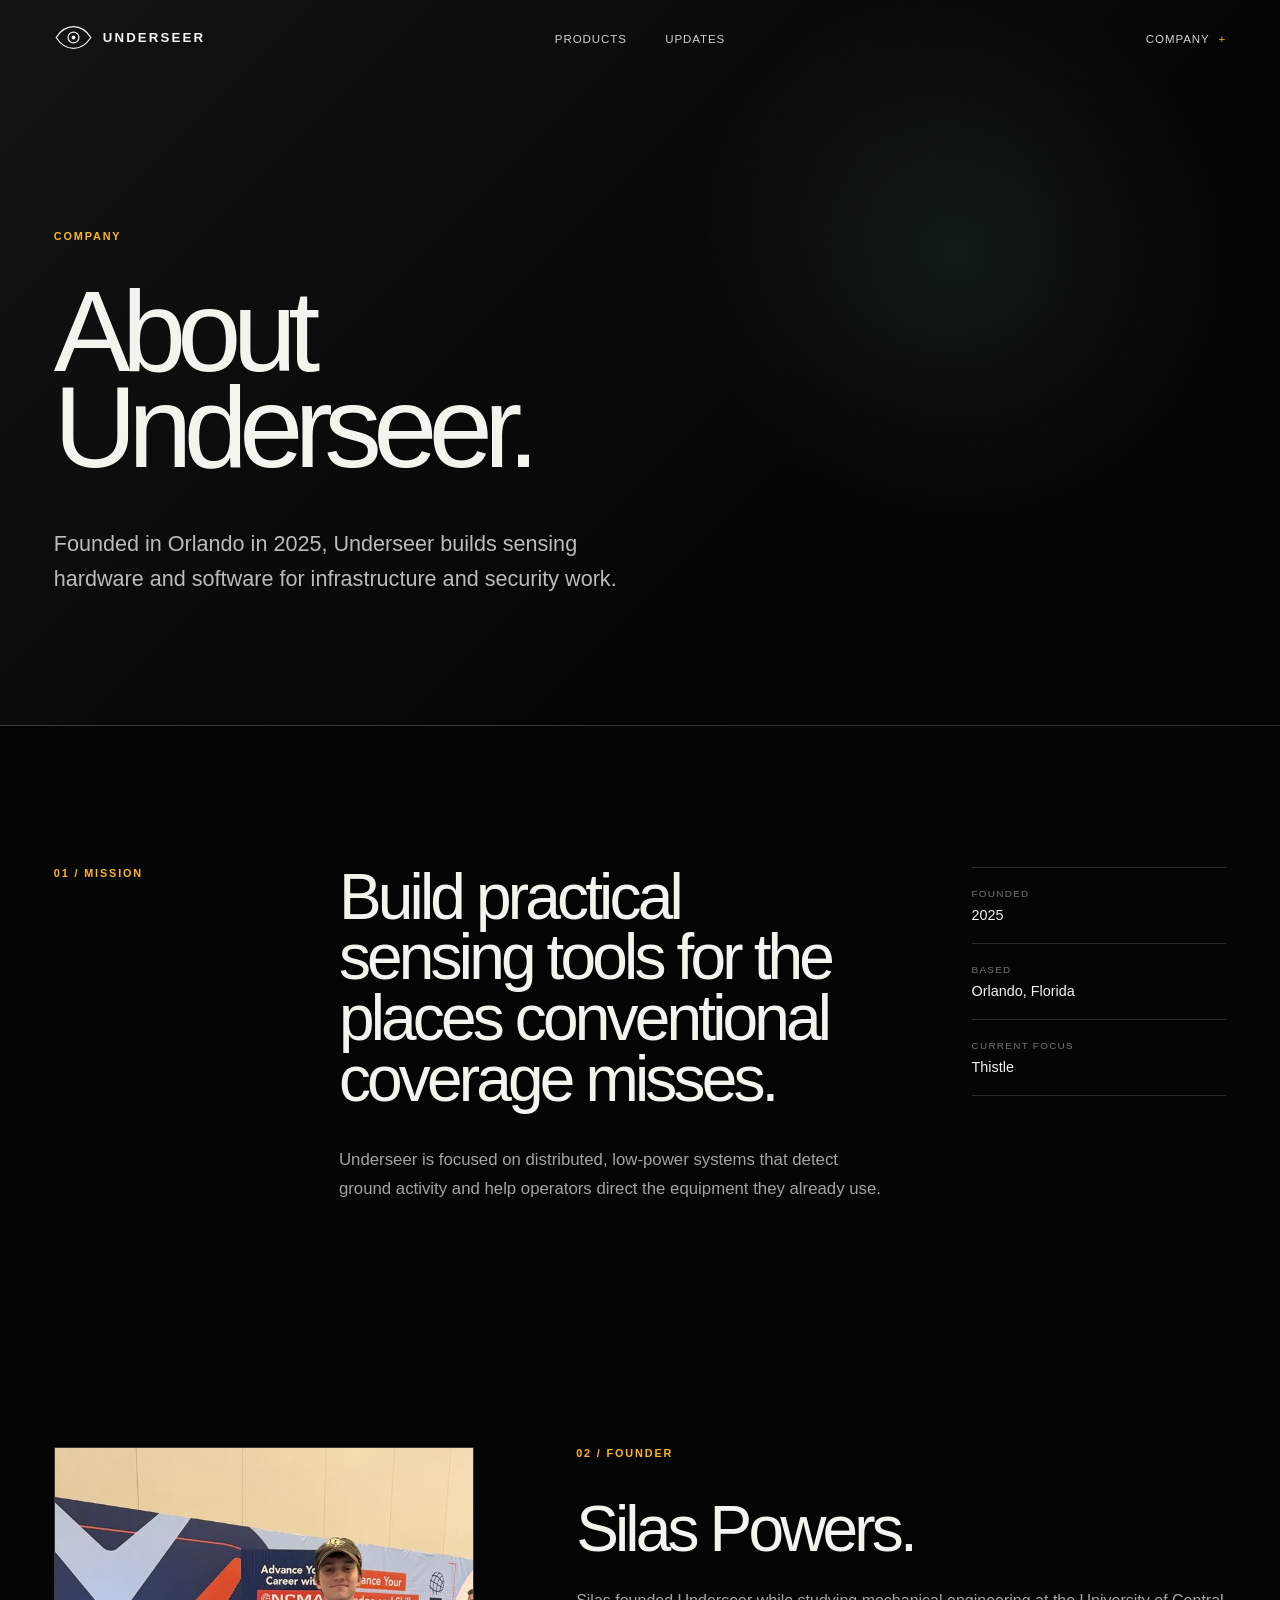
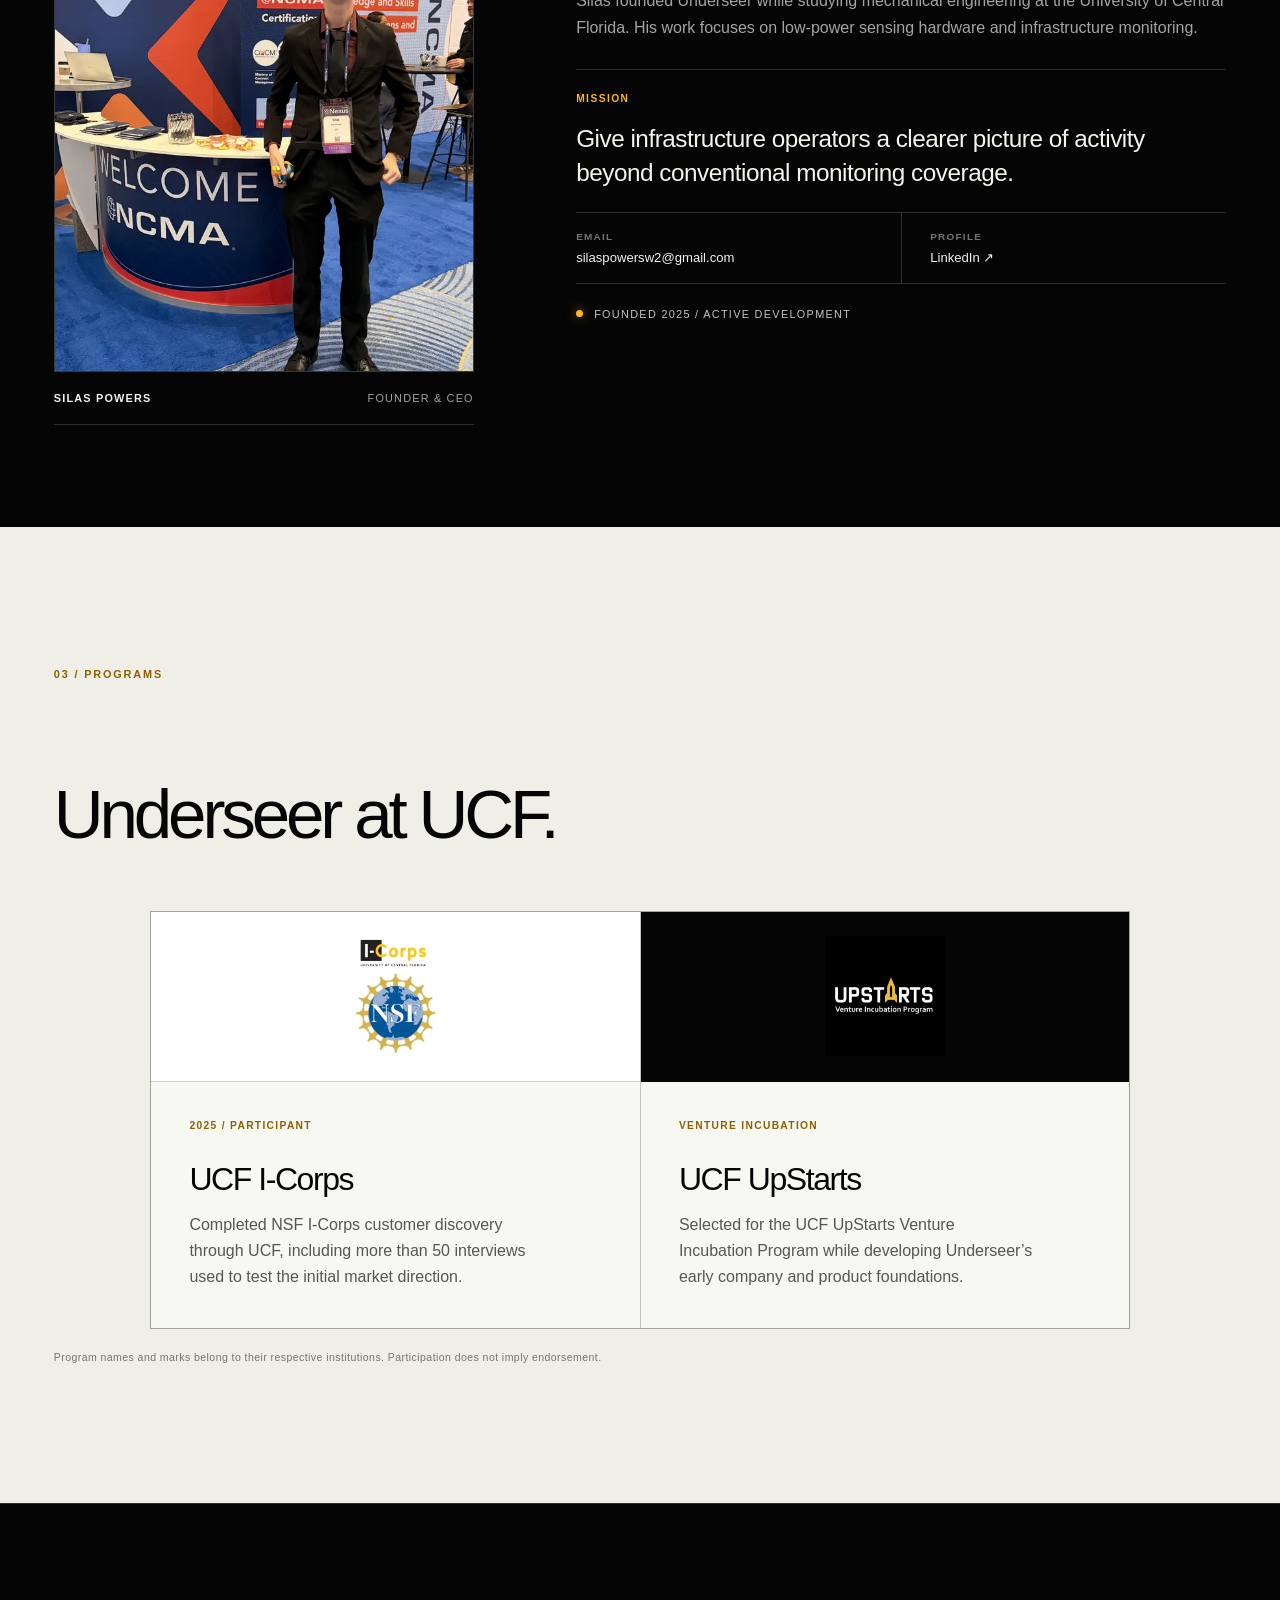
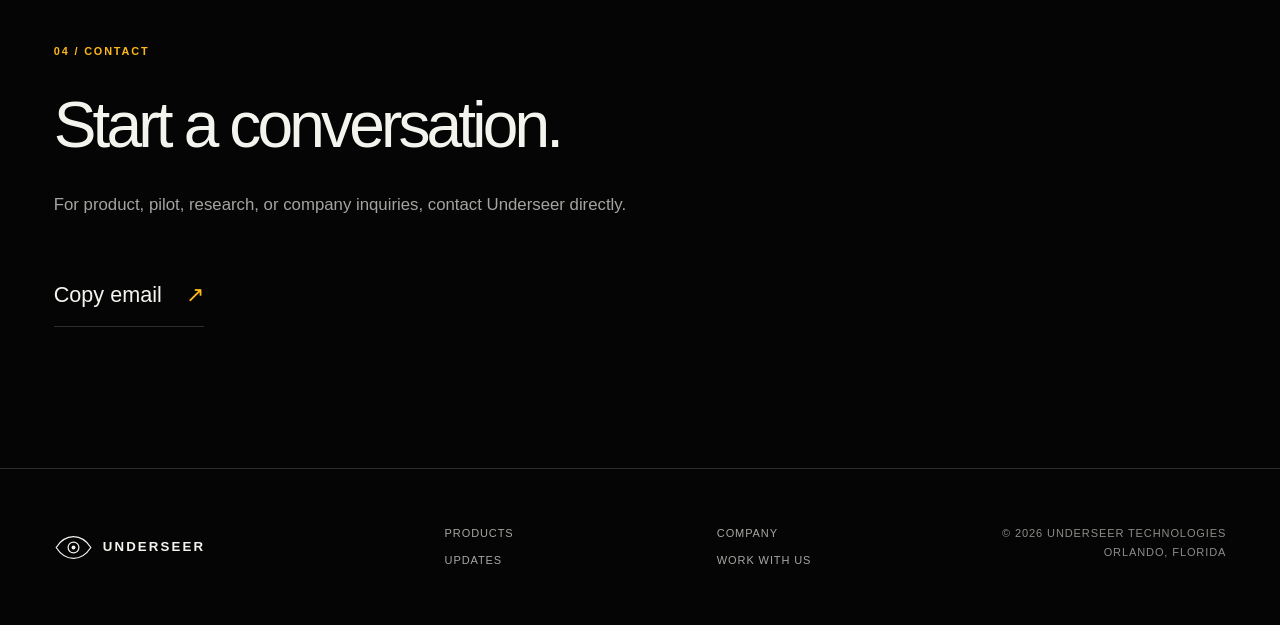
==== commit 9d0df700: "Make company contact copy email" ====
--- a/company.html
+++ b/company.html
@@ -8,8 +8,8 @@
   <meta name="theme-color" content="#050505">
   <link rel="canonical" href="https://underseer-technologies.com/company.html">
   <link rel="icon" href="favicon.svg" type="image/svg+xml">
-  <link rel="stylesheet" href="styles.css?v=20260716-1">
-  <script src="script.js?v=20260716-1" defer></script>
+  <link rel="stylesheet" href="styles.css?v=20260716-2">
+  <script src="script.js?v=20260716-2" defer></script>
 </head>
 <body class="interior-page">
   <a class="skip-link" href="#main">Skip to content</a>
@@ -71,7 +71,7 @@
       <div class="section-label">04 / Contact</div>
       <h2>Start a conversation.</h2>
       <p>For product, pilot, research, or company inquiries, contact Underseer directly.</p>
-      <a class="contact-link" href="mailto:silaspowersw2@gmail.com">silaspowersw2@gmail.com <span>↗</span></a>
+      <button class="contact-link" type="button" data-copy-email="silaspowersw2@gmail.com">Copy email <span aria-hidden="true">↗</span></button>
     </section>
   </main>
 
--- a/styles.css
+++ b/styles.css
@@ -178,7 +178,7 @@
 .update-card { min-height: 480px; border-right: 1px solid var(--line-dark); border-bottom: 1px solid var(--line-dark); background: #f8f8f3; }
 .update-featured { display: grid; grid-template-rows: 280px auto; }
 .update-image { overflow: hidden; border-bottom: 1px solid var(--line-dark); background: #111; }
-.update-image img { display: block; width: 100%; height: 100%; object-fit: cover; object-position: center 60%; filter: saturate(.8) contrast(1.03); }
+.update-image img { display: block; width: 100%; height: 100%; object-fit: cover; object-position: center 38%; filter: saturate(.8) contrast(1.03); }
 .update-copy { display: flex; height: 100%; padding: clamp(26px, 3vw, 42px); flex-direction: column; }
 .update-copy > span { color: #8d6000; font-size: .63rem; font-weight: 700; letter-spacing: .13em; text-transform: uppercase; }
 .update-copy h3 { margin: 40px 0 18px; font-size: clamp(1.7rem, 2.5vw, 2.8rem); font-weight: 500; letter-spacing: -.045em; line-height: 1.02; }
@@ -211,9 +211,11 @@
 .contact-band { border-top: 1px solid var(--line); }
 .contact-band h2 { max-width: 900px; margin-top: 38px; }
 .contact-band > p { max-width: 680px; margin: 35px 0 45px; color: var(--gray); font-size: 1.05rem; line-height: 1.7; }
-.contact-link { display: inline-flex; gap: 24px; align-items: center; padding: 18px 0; color: var(--white); border-bottom: 1px solid var(--line); font-size: clamp(1rem, 2vw, 1.35rem); text-decoration: none; }
+.contact-link { display: inline-flex; width: max-content; gap: 24px; align-items: center; padding: 18px 0; color: var(--white); border: 0; border-bottom: 1px solid var(--line); background: transparent; cursor: pointer; font-size: clamp(1rem, 2vw, 1.35rem); text-decoration: none; }
 .opportunities .contact-link { color: var(--black); border-color: var(--line-dark); }
 .contact-link span { color: var(--signal); }
+.copy-toast { position: fixed; right: 24px; bottom: 24px; z-index: 100; padding: 15px 20px; color: var(--black); opacity: 0; visibility: hidden; background: var(--signal); box-shadow: 0 14px 40px rgba(0,0,0,.35); font-size: .72rem; font-weight: 800; letter-spacing: .11em; text-transform: uppercase; transform: translateY(14px); transition: opacity .2s, transform .2s, visibility .2s; }
+.copy-toast.is-visible { opacity: 1; visibility: visible; transform: translateY(0); }
 
 .company { display: grid; min-height: auto; grid-template-columns: minmax(300px, 420px) minmax(0, 1fr); gap: clamp(55px, 8vw, 110px); align-items: start; overflow: hidden; }
 .company.section-pad { padding-top: clamp(90px, 8vw, 125px); padding-bottom: clamp(90px, 8vw, 125px); }
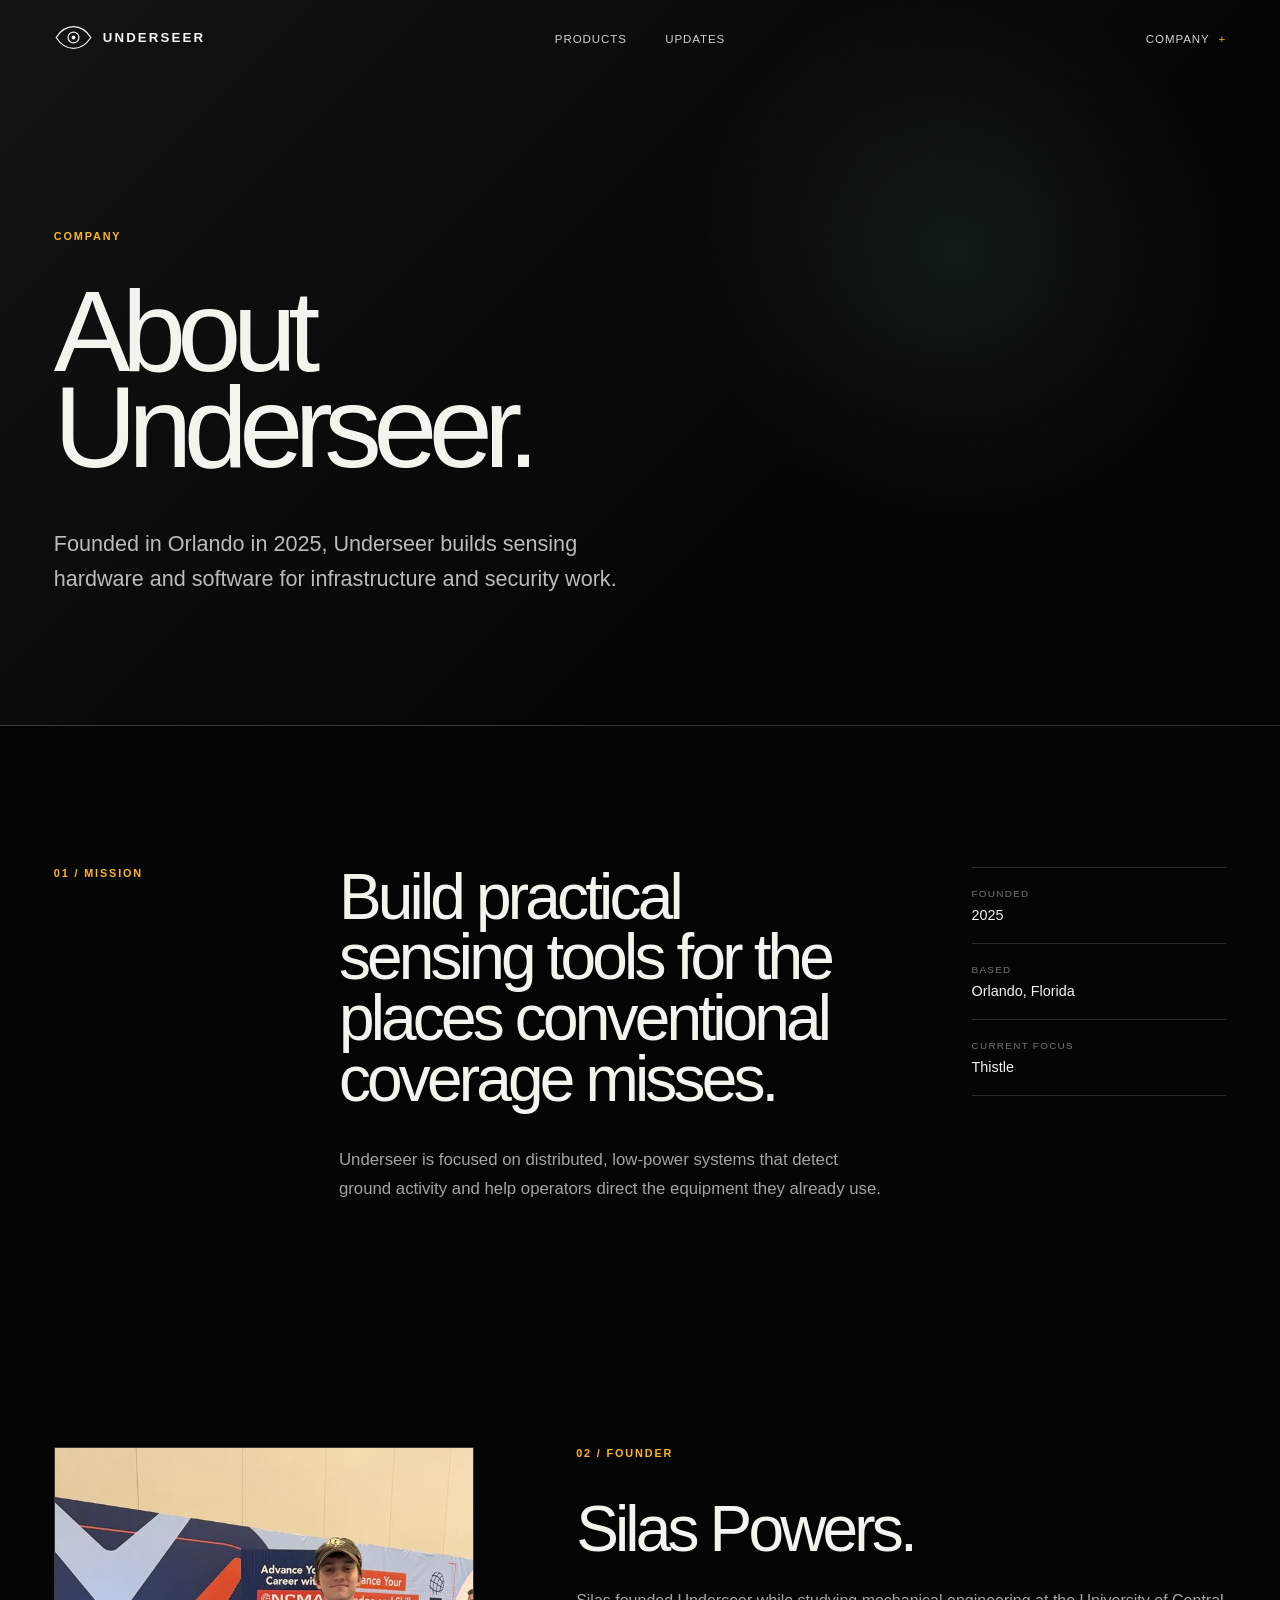
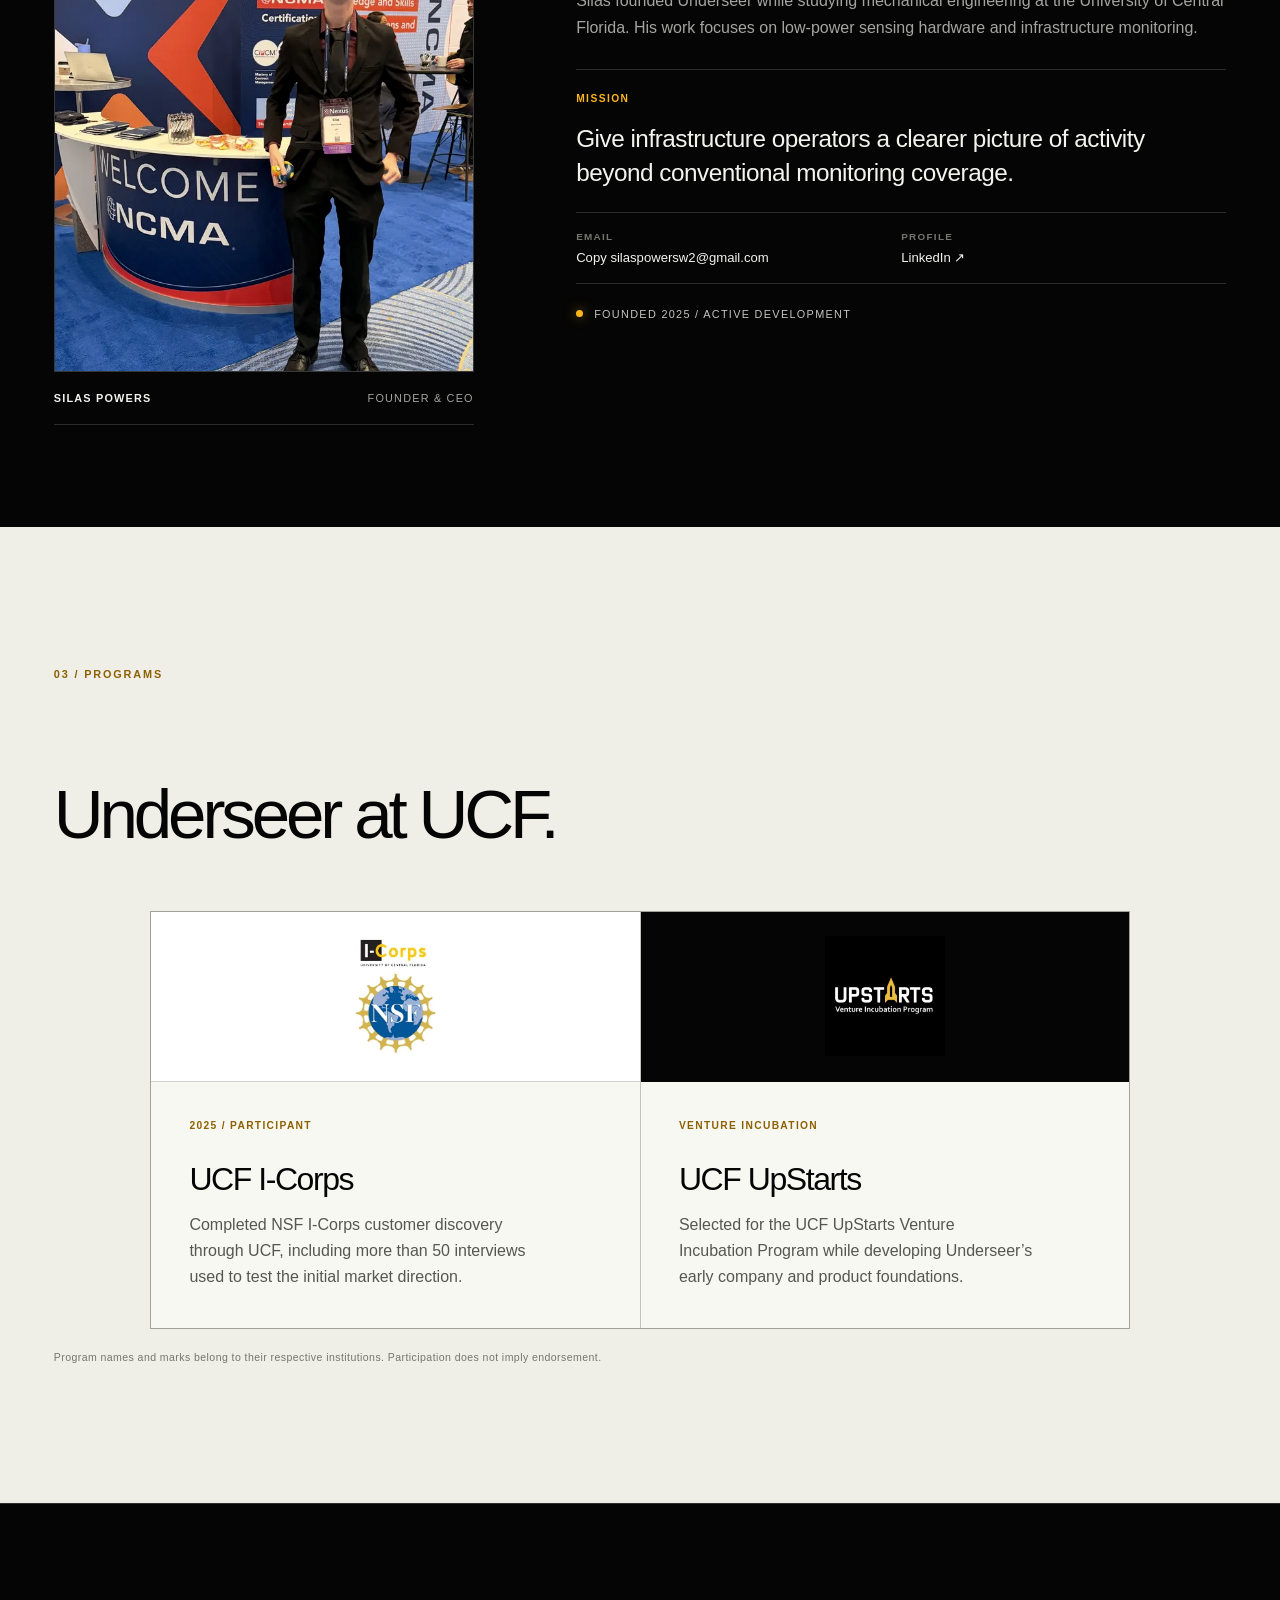
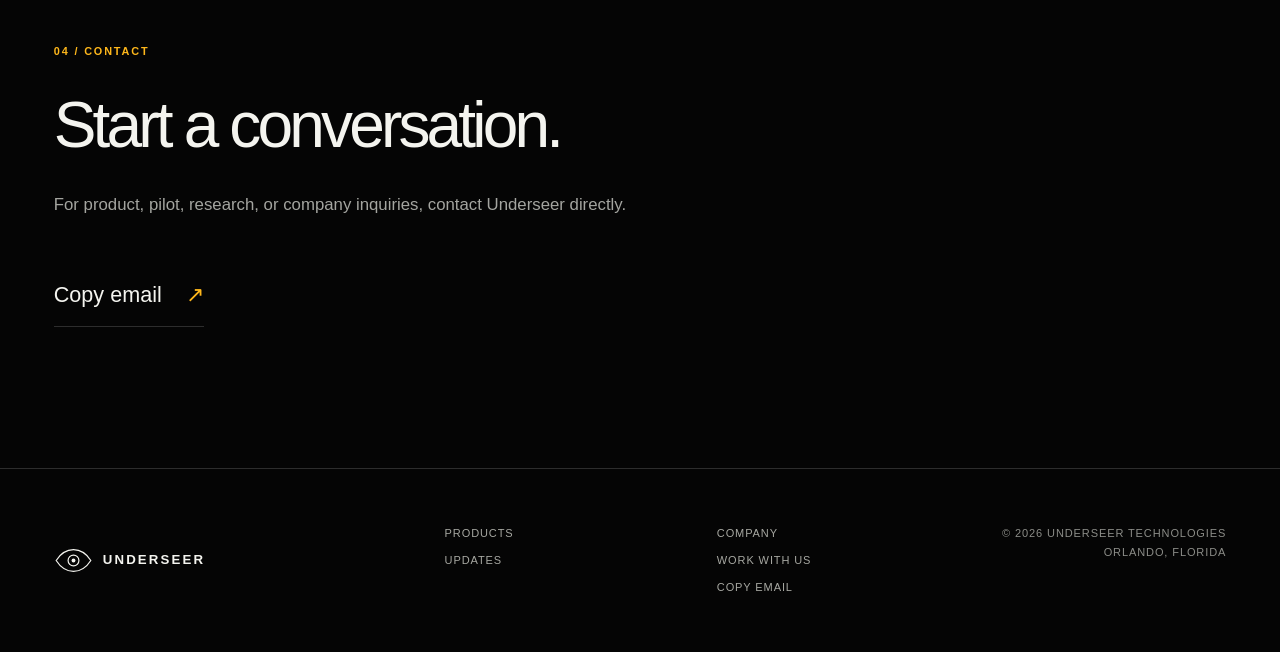
==== commit 5b399a1f: "Use copy email controls across company page" ====
--- a/company.html
+++ b/company.html
@@ -8,8 +8,8 @@
   <meta name="theme-color" content="#050505">
   <link rel="canonical" href="https://underseer-technologies.com/company.html">
   <link rel="icon" href="favicon.svg" type="image/svg+xml">
-  <link rel="stylesheet" href="styles.css?v=20260716-2">
-  <script src="script.js?v=20260716-2" defer></script>
+  <link rel="stylesheet" href="styles.css?v=20260716-3">
+  <script src="script.js?v=20260716-3" defer></script>
 </head>
 <body class="interior-page">
   <a class="skip-link" href="#main">Skip to content</a>
@@ -53,7 +53,7 @@
         <h2>Silas Powers.</h2>
         <p>Silas founded Underseer while studying mechanical engineering at the University of Central Florida. His work focuses on low-power sensing hardware and infrastructure monitoring.</p>
         <blockquote><span>Mission</span> Give infrastructure operators a clearer picture of activity beyond conventional monitoring coverage.</blockquote>
-        <div class="founder-links" aria-label="Silas Powers contact links"><a href="mailto:silaspowersw2@gmail.com"><span>Email</span>silaspowersw2@gmail.com</a><a href="https://www.linkedin.com/in/silas-powers-b28302380" target="_blank" rel="noopener noreferrer"><span>Profile</span>LinkedIn ↗</a></div>
+        <div class="founder-links" aria-label="Silas Powers contact links"><button type="button" data-copy-email="silaspowersw2@gmail.com"><span>Email</span>Copy silaspowersw2@gmail.com</button><a href="https://www.linkedin.com/in/silas-powers-b28302380" target="_blank" rel="noopener noreferrer"><span>Profile</span>LinkedIn ↗</a></div>
         <div class="company-status"><span></span> Founded 2025 / Active development</div>
       </div>
     </section>
@@ -75,6 +75,6 @@
     </section>
   </main>
 
-  <footer class="site-footer"><a class="brand footer-brand" href="index.html"><svg class="brand-mark" viewBox="0 0 72 48" aria-hidden="true"><path d="M4 24C13 10 24 4 36 4s23 6 32 20c-9 14-20 20-32 20S13 38 4 24Z"/><circle cx="36" cy="24" r="10"/><circle class="brand-pupil" cx="36" cy="24" r="3.5"/></svg><span>Underseer</span></a><div class="footer-links"><a href="index.html#products">Products</a><a href="index.html#updates">Updates</a></div><div class="footer-links"><a href="company.html">Company</a><a href="work-with-us.html">Work with us</a></div><p class="copyright">© 2026 Underseer Technologies<br>Orlando, Florida</p></footer>
+  <footer class="site-footer"><a class="brand footer-brand" href="index.html"><svg class="brand-mark" viewBox="0 0 72 48" aria-hidden="true"><path d="M4 24C13 10 24 4 36 4s23 6 32 20c-9 14-20 20-32 20S13 38 4 24Z"/><circle cx="36" cy="24" r="10"/><circle class="brand-pupil" cx="36" cy="24" r="3.5"/></svg><span>Underseer</span></a><div class="footer-links"><a href="index.html#products">Products</a><a href="index.html#updates">Updates</a></div><div class="footer-links"><a href="company.html">Company</a><a href="work-with-us.html">Work with us</a><button type="button" data-copy-email="silaspowersw2@gmail.com">Copy email</button></div><p class="copyright">© 2026 Underseer Technologies<br>Orlando, Florida</p></footer>
 </body>
 </html>
--- a/styles.css
+++ b/styles.css
@@ -232,9 +232,9 @@
 .founder-bio { display: grid; grid-template-columns: 90px 1fr; gap: 24px; max-width: 760px; padding: 22px 0; border-bottom: 1px solid var(--line); }
 .founder-bio p { margin: 0; color: var(--gray); line-height: 1.7; }
 .founder-links { display: grid; max-width: 760px; grid-template-columns: 1fr 1fr; border-bottom: 1px solid var(--line); }
-.founder-links a { display: grid; gap: 8px; padding: 18px 0; color: var(--white); font-size: .82rem; text-decoration: none; }
-.founder-links a + a { padding-left: 28px; border-left: 1px solid var(--line); }
-.founder-links a:hover { color: var(--signal); }
+.founder-links a, .founder-links button { display: grid; gap: 8px; padding: 18px 0; color: var(--white); border: 0; background: transparent; cursor: pointer; font-size: .82rem; text-align: left; text-decoration: none; }
+.founder-links > * + * { padding-left: 28px; border-left: 1px solid var(--line); }
+.founder-links a:hover, .founder-links button:hover { color: var(--signal); }
 .founder-links span { color: var(--dim); font-size: .62rem; font-weight: 700; letter-spacing: .13em; text-transform: uppercase; }
 .company-status { display: inline-flex; gap: 11px; align-items: center; color: #c3c4bf; font-size: .68rem; letter-spacing: .12em; text-transform: uppercase; }
 .company-status span { width: 7px; height: 7px; border-radius: 50%; background: var(--signal); box-shadow: 0 0 12px rgba(254,183,27,.6); }
@@ -244,8 +244,8 @@
 .footer-brand { color: var(--white); }
 .site-footer p { margin: 0; }
 .footer-links { display: grid; gap: 8px; align-content: start; }
-.footer-links a { width: max-content; color: #a7a8a2; text-decoration: none; }
-.footer-links a:hover { color: var(--signal); }
+.footer-links a, .footer-links button { width: max-content; padding: 0; color: #a7a8a2; border: 0; background: transparent; cursor: pointer; font: inherit; letter-spacing: inherit; text-decoration: none; text-transform: inherit; }
+.footer-links a:hover, .footer-links button:hover { color: var(--signal); }
 .copyright { text-align: right; }
 
 @media (max-width: 960px) {
@@ -301,7 +301,7 @@
   .carousel-status span { right: 14px; bottom: 14px; }
   .founder-bio { grid-template-columns: 1fr; gap: 0; }
   .founder-links { grid-template-columns: 1fr; }
-  .founder-links a + a { padding-left: 0; border-top: 1px solid var(--line); border-left: 0; }
+  .founder-links > * + * { padding-left: 0; border-top: 1px solid var(--line); border-left: 0; }
   .node { width: 38px; height: 60px; }
   .product-copy h3 { margin-top: 70px; }
   .product-copy dl div { grid-template-columns: 65px 1fr; }
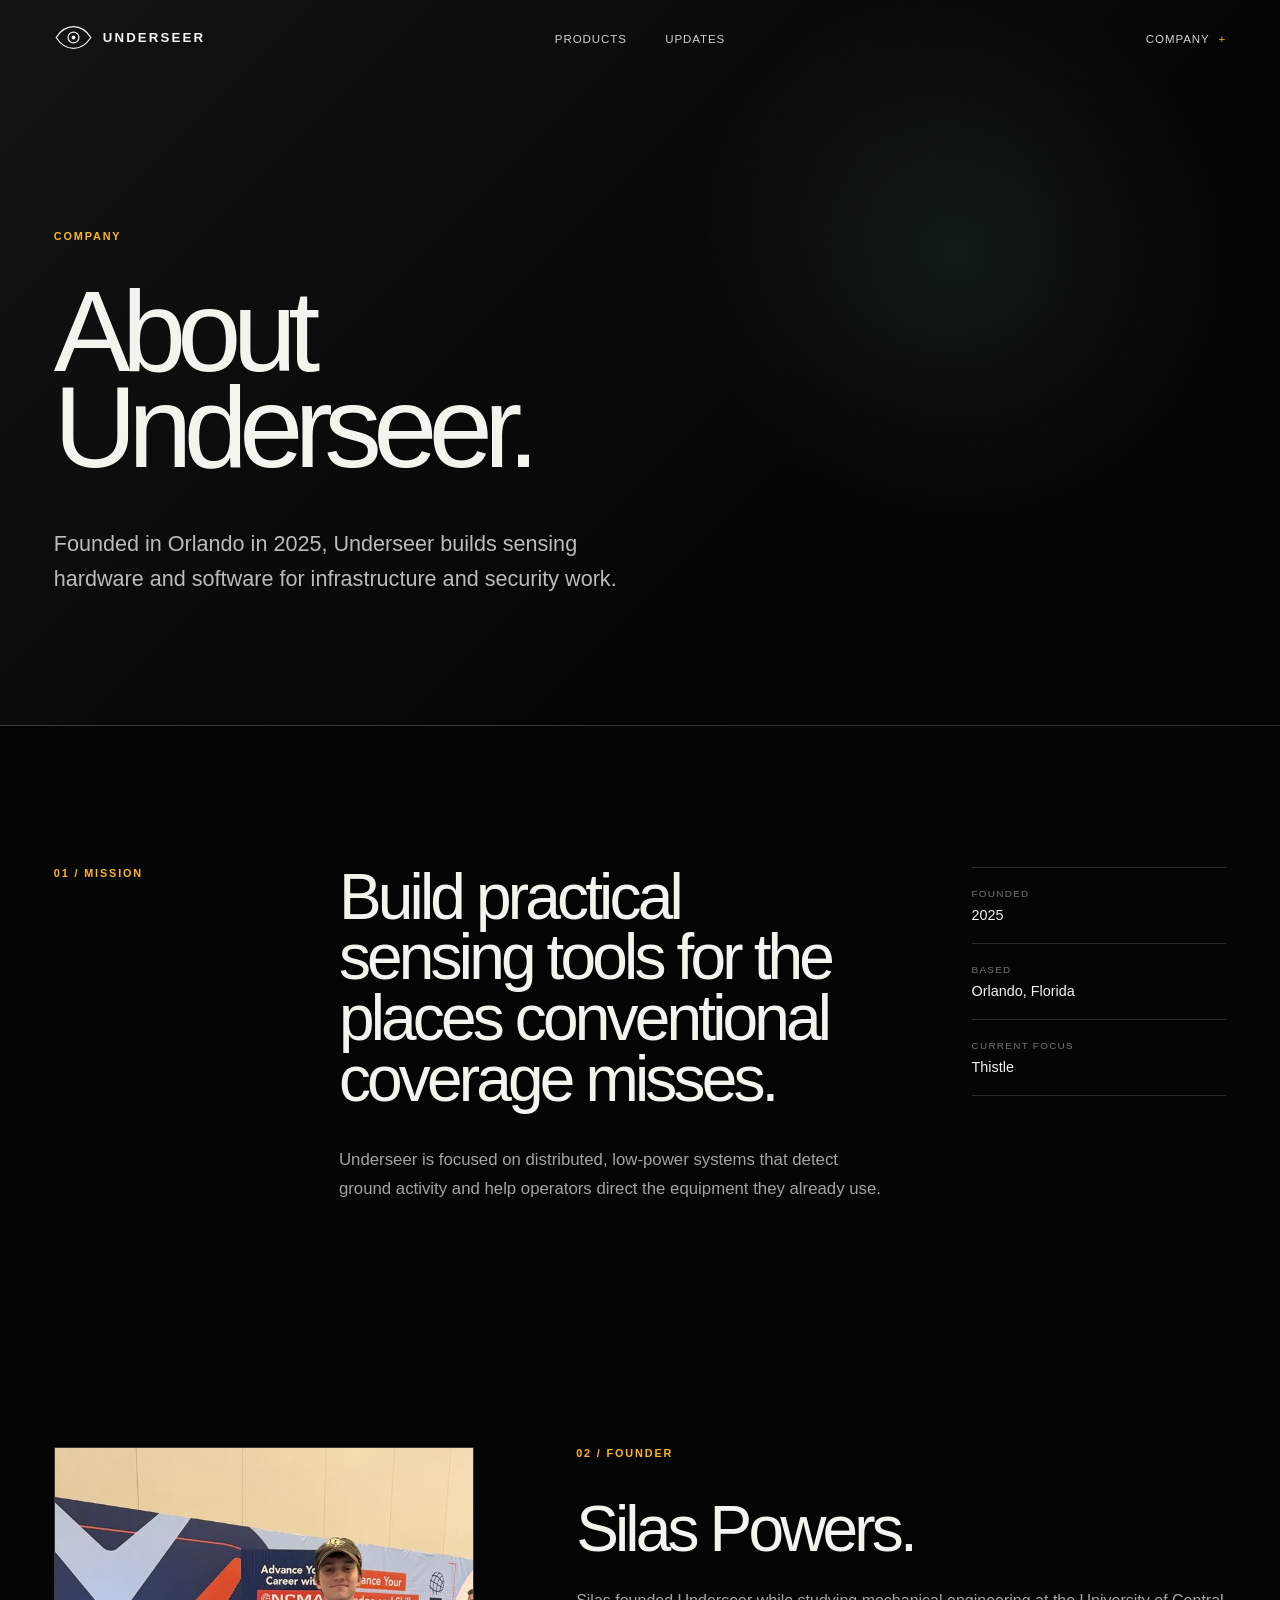
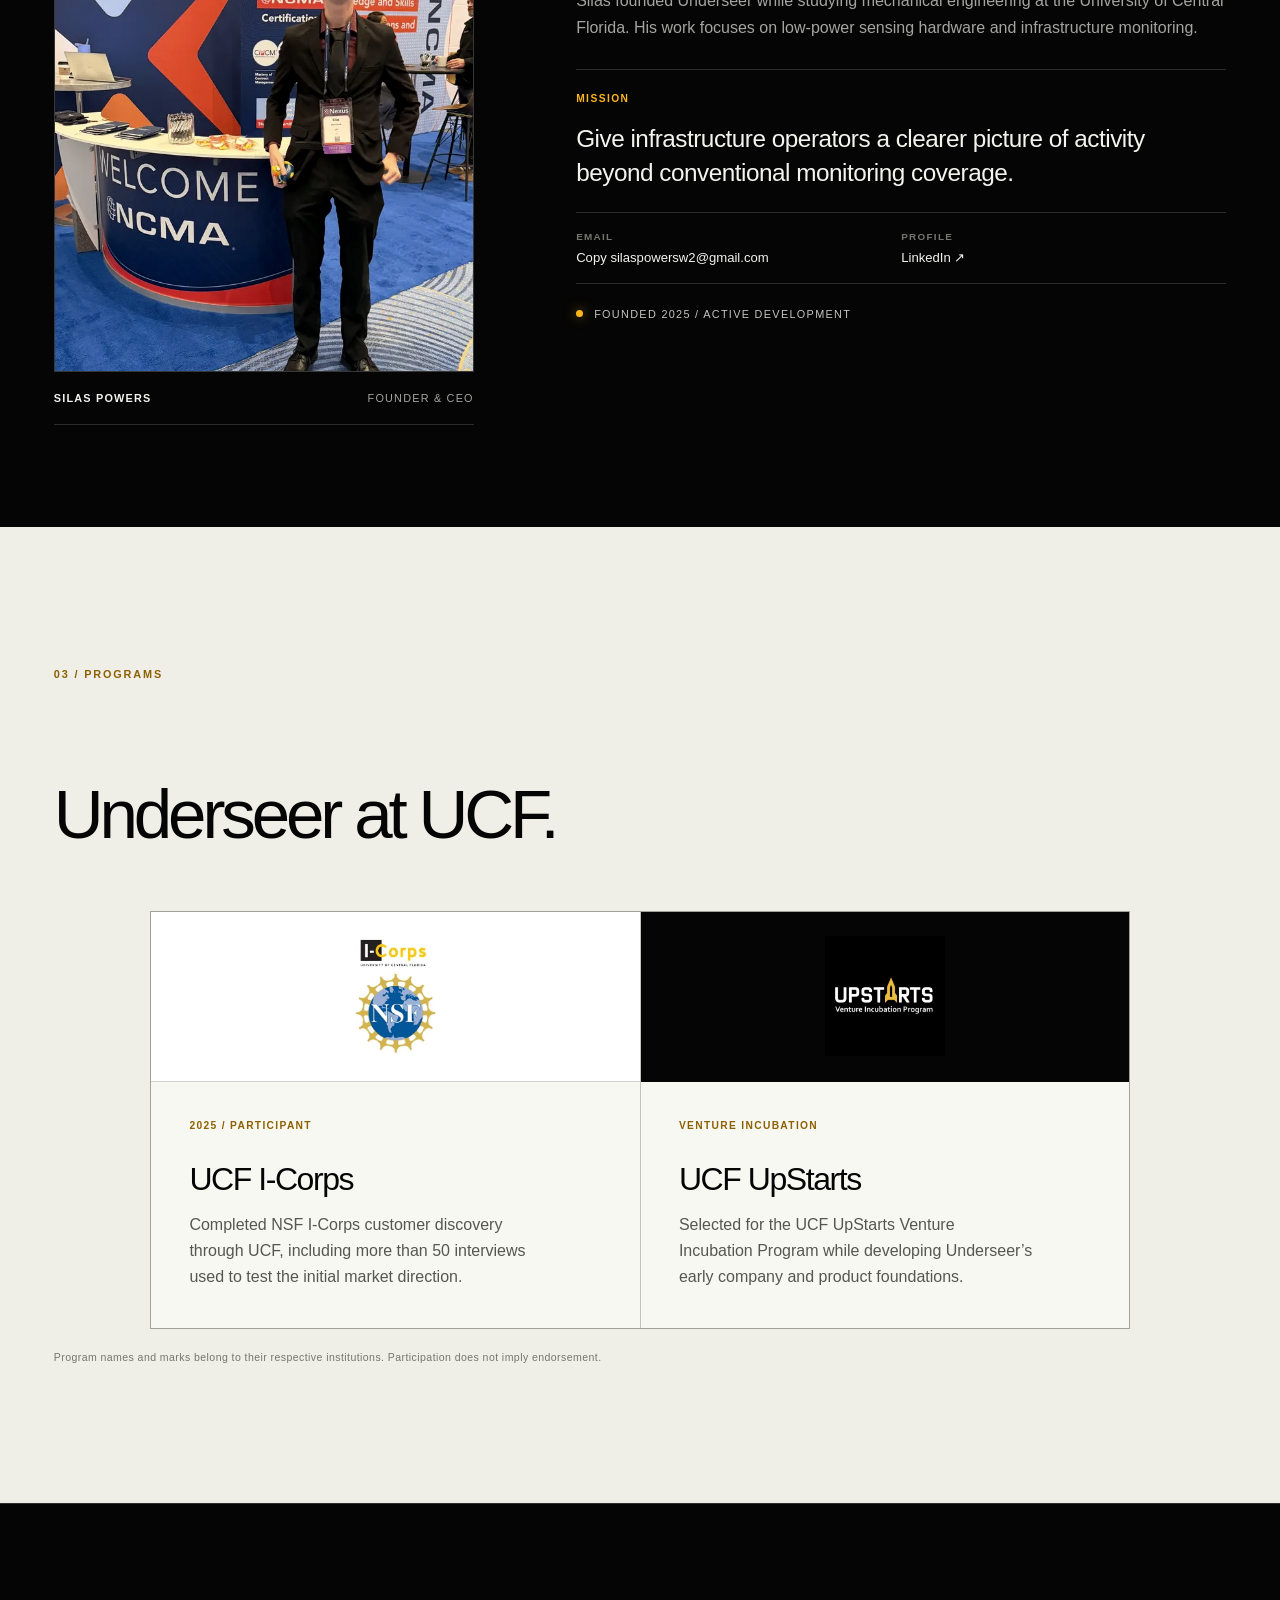
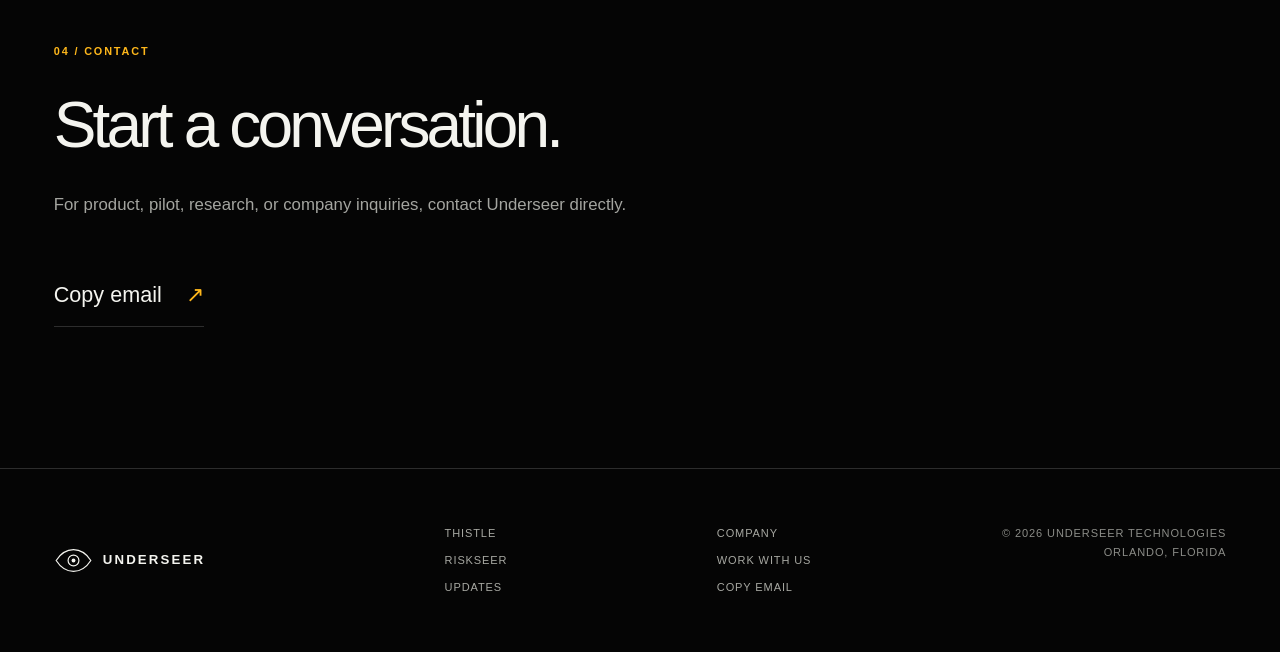
==== commit 27feba98: "Link product pages from company footer" ====
--- a/company.html
+++ b/company.html
@@ -8,7 +8,7 @@
   <meta name="theme-color" content="#050505">
   <link rel="canonical" href="https://underseer-technologies.com/company.html">
   <link rel="icon" href="favicon.svg" type="image/svg+xml">
-  <link rel="stylesheet" href="styles.css?v=20260716-3">
+  <link rel="stylesheet" href="styles.css?v=20260718-1">
   <script src="script.js?v=20260716-3" defer></script>
 </head>
 <body class="interior-page">
@@ -75,6 +75,6 @@
     </section>
   </main>
 
-  <footer class="site-footer"><a class="brand footer-brand" href="index.html"><svg class="brand-mark" viewBox="0 0 72 48" aria-hidden="true"><path d="M4 24C13 10 24 4 36 4s23 6 32 20c-9 14-20 20-32 20S13 38 4 24Z"/><circle cx="36" cy="24" r="10"/><circle class="brand-pupil" cx="36" cy="24" r="3.5"/></svg><span>Underseer</span></a><div class="footer-links"><a href="index.html#products">Products</a><a href="index.html#updates">Updates</a></div><div class="footer-links"><a href="company.html">Company</a><a href="work-with-us.html">Work with us</a><button type="button" data-copy-email="silaspowersw2@gmail.com">Copy email</button></div><p class="copyright">© 2026 Underseer Technologies<br>Orlando, Florida</p></footer>
+  <footer class="site-footer"><a class="brand footer-brand" href="index.html"><svg class="brand-mark" viewBox="0 0 72 48" aria-hidden="true"><path d="M4 24C13 10 24 4 36 4s23 6 32 20c-9 14-20 20-32 20S13 38 4 24Z"/><circle cx="36" cy="24" r="10"/><circle class="brand-pupil" cx="36" cy="24" r="3.5"/></svg><span>Underseer</span></a><div class="footer-links"><a href="thistle.html">Thistle</a><a href="riskseer.html">Riskseer</a><a href="index.html#updates">Updates</a></div><div class="footer-links"><a href="company.html">Company</a><a href="work-with-us.html">Work with us</a><button type="button" data-copy-email="silaspowersw2@gmail.com">Copy email</button></div><p class="copyright">© 2026 Underseer Technologies<br>Orlando, Florida</p></footer>
 </body>
 </html>
--- a/styles.css
+++ b/styles.css
@@ -111,6 +111,9 @@
 .product-copy dl div { display: grid; grid-template-columns: 80px 1fr; gap: 22px; padding: 17px 0; border-bottom: 1px solid var(--line-dark); }
 .product-copy dt { color: #8a8c86; font-size: .64rem; letter-spacing: .1em; text-transform: uppercase; }
 .product-copy dd { margin: 0; color: #363833; font-size: .84rem; line-height: 1.45; }
+.product-explore { display: inline-flex; width: max-content; gap: 18px; margin-top: 32px; padding-bottom: 8px; align-items: center; color: #282a26; border-bottom: 1px solid #777972; font-size: .68rem; font-weight: 700; letter-spacing: .1em; text-decoration: none; text-transform: uppercase; }
+.product-explore span { color: #8d6000; font-size: .9rem; }
+.product-explore:hover, .product-explore:focus-visible { color: #8d6000; }
 .risk-visual { background: #0c0e0d; }
 .risk-grid { position: absolute; inset: 13%; border: 1px solid rgba(255,255,255,.16); background-image: linear-gradient(rgba(255,255,255,.08) 1px, transparent 1px), linear-gradient(90deg, rgba(255,255,255,.08) 1px, transparent 1px); background-size: 42px 42px; }
 .event { position: absolute; padding: 12px 14px; color: #d9d9d2; border: 1px solid rgba(255,255,255,.22); background: rgba(5,5,5,.78); font-size: .62rem; letter-spacing: .12em; }
@@ -217,6 +220,49 @@
 .copy-toast { position: fixed; right: 24px; bottom: 24px; z-index: 100; padding: 15px 20px; color: var(--black); opacity: 0; visibility: hidden; background: var(--signal); box-shadow: 0 14px 40px rgba(0,0,0,.35); font-size: .72rem; font-weight: 800; letter-spacing: .11em; text-transform: uppercase; transform: translateY(14px); transition: opacity .2s, transform .2s, visibility .2s; }
 .copy-toast.is-visible { opacity: 1; visibility: visible; transform: translateY(0); }
 
+.product-detail-hero { display: grid; min-height: 100svh; padding: 140px var(--pad) 54px; grid-template-columns: minmax(0, 1fr) minmax(360px, 42vw); gap: clamp(45px, 7vw, 110px); align-items: center; overflow: hidden; border-bottom: 1px solid var(--line); background: radial-gradient(circle at 74% 40%, rgba(39,65,56,.38), transparent 25%), linear-gradient(135deg,#101513,#050505 68%); }
+.product-detail-hero h1 { max-width: 9ch; margin: 38px 0 0; font-size: clamp(4.2rem, 8.5vw, 9rem); font-weight: 500; letter-spacing: -.075em; line-height: .84; }
+.product-detail-hero-copy > p { max-width: 700px; margin: 42px 0 0; color: #babcb6; font-size: clamp(1.05rem, 1.7vw, 1.3rem); line-height: 1.65; }
+.product-detail-meta { display: flex; margin-top: 50px; flex-wrap: wrap; border-top: 1px solid var(--line); }
+.product-detail-meta span { padding: 16px 24px 0 0; margin-right: 24px; color: #898b85; font-size: .63rem; font-weight: 700; letter-spacing: .13em; text-transform: uppercase; }
+.product-detail-image { position: relative; width: 100%; margin: 0; aspect-ratio: 4 / 5; overflow: hidden; border: 1px solid var(--line); background: #111714; }
+.product-detail-image::after { position: absolute; inset: 14px; content: ""; pointer-events: none; border: 1px solid rgba(255,255,255,.08); }
+.product-detail-image img { display: block; width: 100%; height: 100%; object-fit: cover; object-position: center 60%; filter: saturate(.72) contrast(1.04); }
+.product-detail-image figcaption { position: absolute; right: 0; bottom: 0; left: 0; z-index: 2; padding: 70px 22px 22px; color: #b8bab4; background: linear-gradient(transparent,rgba(5,5,5,.92)); font-size: .63rem; letter-spacing: .1em; line-height: 1.5; text-transform: uppercase; }
+.product-detail-visual { position: relative; width: 100%; min-height: 620px; overflow: hidden; border: 1px solid var(--line); background: #0c0e0d; }
+.product-detail-visual::before { position: absolute; inset: 14px; z-index: 2; content: ""; pointer-events: none; border: 1px solid rgba(255,255,255,.08); }
+.detail-section { padding: clamp(88px, 11vw, 170px) var(--pad); }
+.detail-intro, .detail-status { display: grid; grid-template-columns: .55fr 1.45fr; gap: clamp(40px, 8vw, 120px); }
+.detail-intro h2, .detail-flow h2, .detail-use h2, .detail-status h2, .product-next h2 { max-width: 920px; margin: 0; font-size: clamp(2.8rem, 5.5vw, 6.4rem); font-weight: 500; letter-spacing: -.06em; line-height: .94; }
+.detail-intro-copy > p, .detail-status-copy > p { max-width: 780px; margin: 34px 0 0; color: var(--gray); font-size: 1.05rem; line-height: 1.75; }
+.detail-facts { display: grid; grid-column: 1 / -1; grid-template-columns: repeat(3,1fr); margin-top: 78px; border-top: 1px solid var(--line); border-left: 1px solid var(--line); }
+.detail-facts article { min-height: 270px; padding: 28px; border-right: 1px solid var(--line); border-bottom: 1px solid var(--line); }
+.detail-facts span, .detail-flow-grid span, .detail-use-grid span { color: var(--signal); font-size: .68rem; }
+.detail-facts h3, .detail-flow-grid h3, .detail-use-grid h3 { margin: 82px 0 15px; font-size: 1.35rem; font-weight: 500; }
+.detail-facts p, .detail-flow-grid p, .detail-use-grid p { margin: 0; color: var(--gray); line-height: 1.65; }
+.detail-flow { background: var(--near-black); }
+.detail-flow-head { display: grid; grid-template-columns: 1.3fr .7fr; gap: 70px; align-items: end; }
+.detail-flow-head .section-label { grid-column: 1 / -1; }
+.detail-flow-head > p { max-width: 520px; margin: 0; color: var(--gray); line-height: 1.7; }
+.detail-flow-grid { display: grid; grid-template-columns: repeat(4,1fr); margin-top: 80px; border-top: 1px solid var(--line); border-left: 1px solid var(--line); }
+.detail-flow-grid article { min-height: 310px; padding: 28px; border-right: 1px solid var(--line); border-bottom: 1px solid var(--line); }
+.detail-use { color: var(--black); background: #e8e8e1; }
+.detail-use .section-label { color: #8d6000; }
+.detail-use h2 { margin-top: 38px; }
+.detail-use-grid { display: grid; grid-template-columns: repeat(3,1fr); margin-top: 78px; border-top: 1px solid var(--line-dark); border-left: 1px solid var(--line-dark); }
+.detail-use-grid article { min-height: 300px; padding: 28px; border-right: 1px solid var(--line-dark); border-bottom: 1px solid var(--line-dark); }
+.detail-use-grid span { color: #8d6000; }
+.detail-use-grid p { color: #555750; }
+.detail-status-note { max-width: 780px; margin-top: 44px; padding-top: 24px; border-top: 1px solid var(--line); color: #898b85; font-size: .76rem; letter-spacing: .04em; line-height: 1.65; }
+.product-next { display: grid; grid-template-columns: 1.2fr .8fr; gap: 70px; align-items: end; color: var(--black); background: var(--signal); }
+.product-next .section-label { color: #5d4100; }
+.product-next h2 { max-width: 760px; margin-top: 34px; }
+.product-next-actions { display: grid; gap: 20px; justify-items: start; }
+.product-next .contact-link { color: var(--black); border-color: rgba(0,0,0,.35); }
+.product-next .contact-link span { color: #5d4100; }
+.product-next-secondary { color: #3e2c00; font-size: .72rem; font-weight: 700; letter-spacing: .1em; text-decoration: none; text-transform: uppercase; }
+.product-next-secondary:hover, .product-next-secondary:focus-visible { color: var(--black); text-decoration: underline; }
+
 .company { display: grid; min-height: auto; grid-template-columns: minmax(300px, 420px) minmax(0, 1fr); gap: clamp(55px, 8vw, 110px); align-items: start; overflow: hidden; }
 .company.section-pad { padding-top: clamp(90px, 8vw, 125px); padding-bottom: clamp(90px, 8vw, 125px); }
 .founder-card { width: 100%; margin: 0; }
@@ -264,8 +310,14 @@
   .mission { grid-template-columns: 1fr; }
   .mission-principles { grid-template-columns: 1fr; }
   .mission-principles article { min-height: 220px; }.mission-principles h3 { margin-top: 60px; }
-  .products-head, .product-panel, .stack-heading, .approach, .programs-intro, .company, .updates-head, .company-overview, .opportunities { grid-template-columns: 1fr; }
+  .products-head, .product-panel, .stack-heading, .approach, .programs-intro, .company, .updates-head, .company-overview, .opportunities, .product-detail-hero, .detail-intro, .detail-status, .detail-flow-head, .product-next { grid-template-columns: 1fr; }
   .product-visual { min-height: 500px; border-right: 0; border-bottom: 1px solid var(--line-dark); }
+  .product-detail-hero { min-height: auto; padding-top: 130px; }
+  .product-detail-image, .product-detail-visual { width: min(100%, 660px); min-height: 560px; justify-self: start; }
+  .detail-flow-grid { grid-template-columns: repeat(2,1fr); }
+  .detail-facts, .detail-use-grid { grid-template-columns: 1fr; }
+  .detail-facts article, .detail-use-grid article { min-height: 230px; }
+  .product-next-actions { margin-top: 20px; }
   .stack-flow { grid-template-columns: 1fr; }.stack-flow > i { transform: rotate(90deg); justify-self: center; }
   .approach-intro { position: static; min-height: auto; }
   .validation-steps { border-top: 1px solid var(--line-dark); border-left: 0; }
@@ -305,6 +357,15 @@
   .node { width: 38px; height: 60px; }
   .product-copy h3 { margin-top: 70px; }
   .product-copy dl div { grid-template-columns: 65px 1fr; }
+  .product-detail-hero { padding-top: 110px; }
+  .product-detail-hero h1 { font-size: clamp(4rem, 20vw, 6rem); }
+  .product-detail-meta { align-items: flex-start; flex-direction: column; }
+  .product-detail-meta span { width: 100%; margin-right: 0; }
+  .product-detail-image { min-height: 0; }
+  .product-detail-visual { min-height: 430px; }
+  .detail-flow-grid { grid-template-columns: 1fr; }
+  .detail-flow-grid article { min-height: 250px; }
+  .detail-flow-head { gap: 35px; }
   .site-footer { grid-template-columns: 1fr; }
 }
 
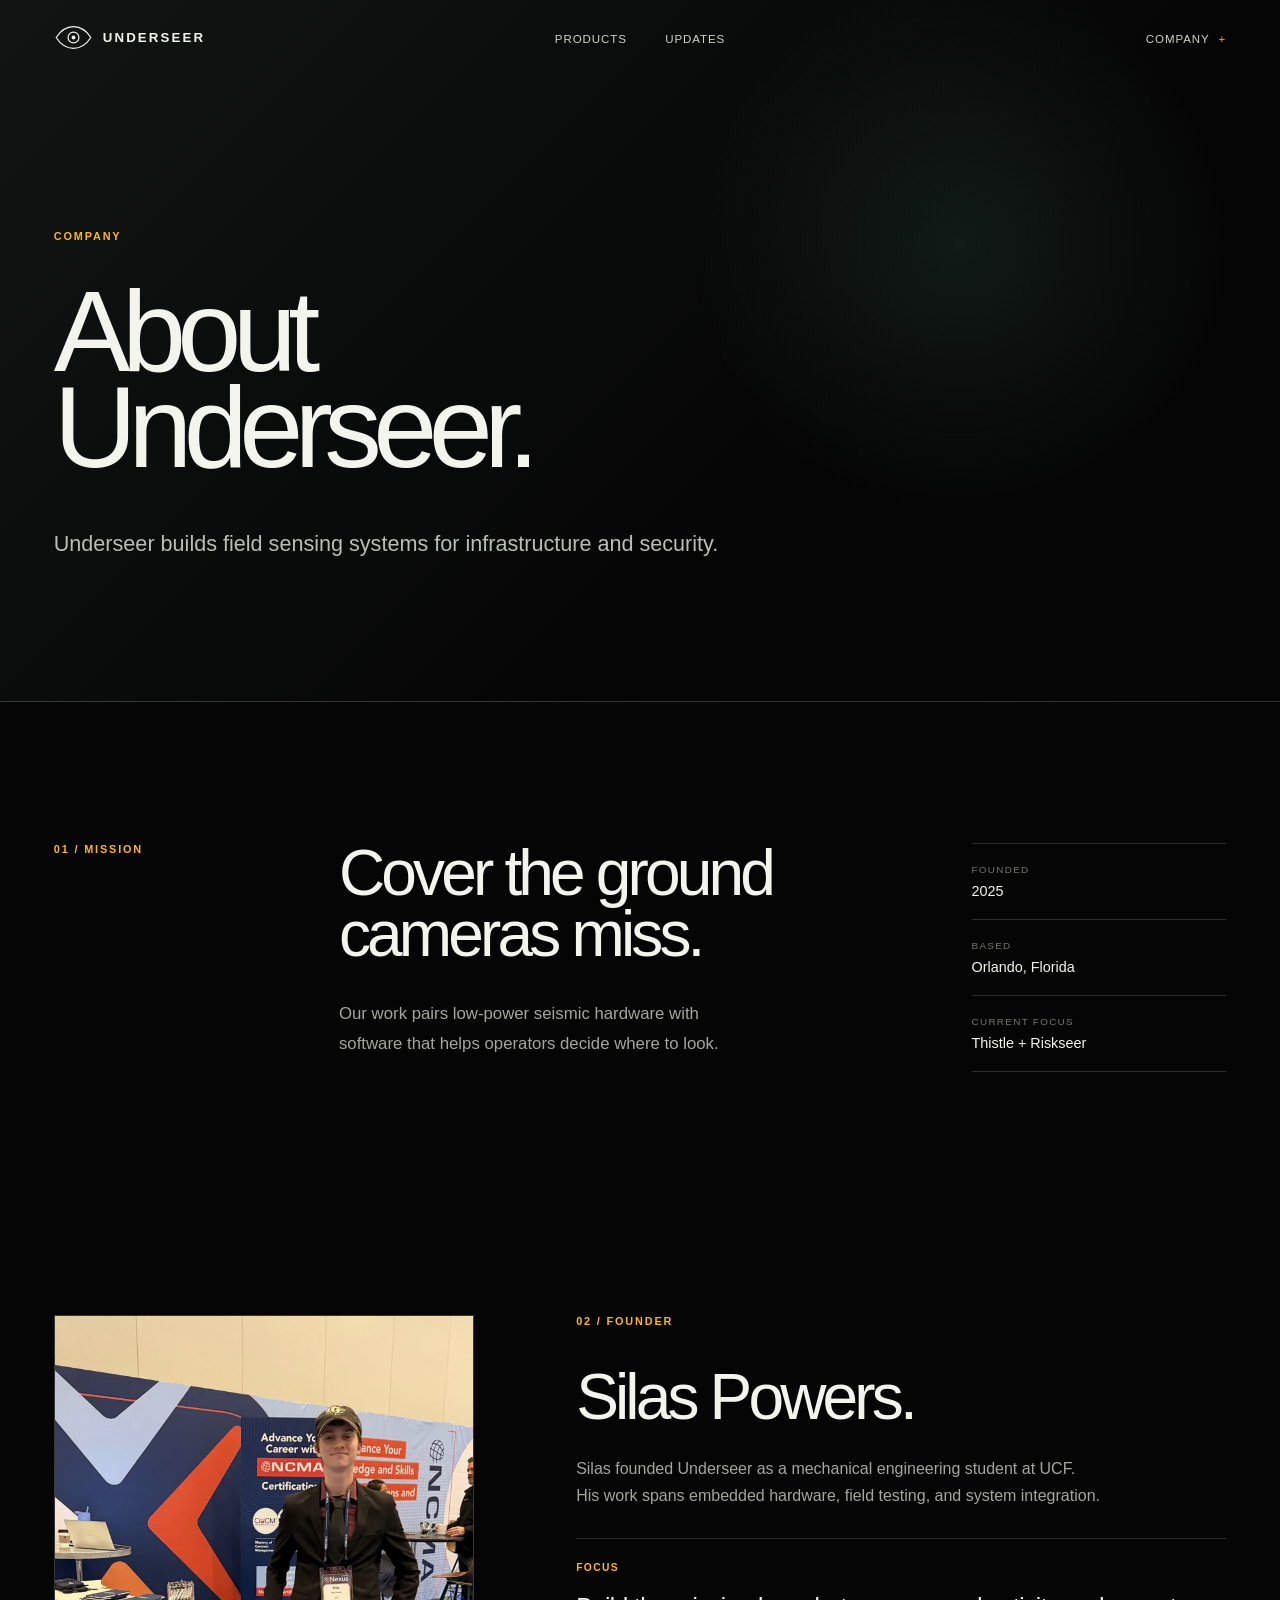
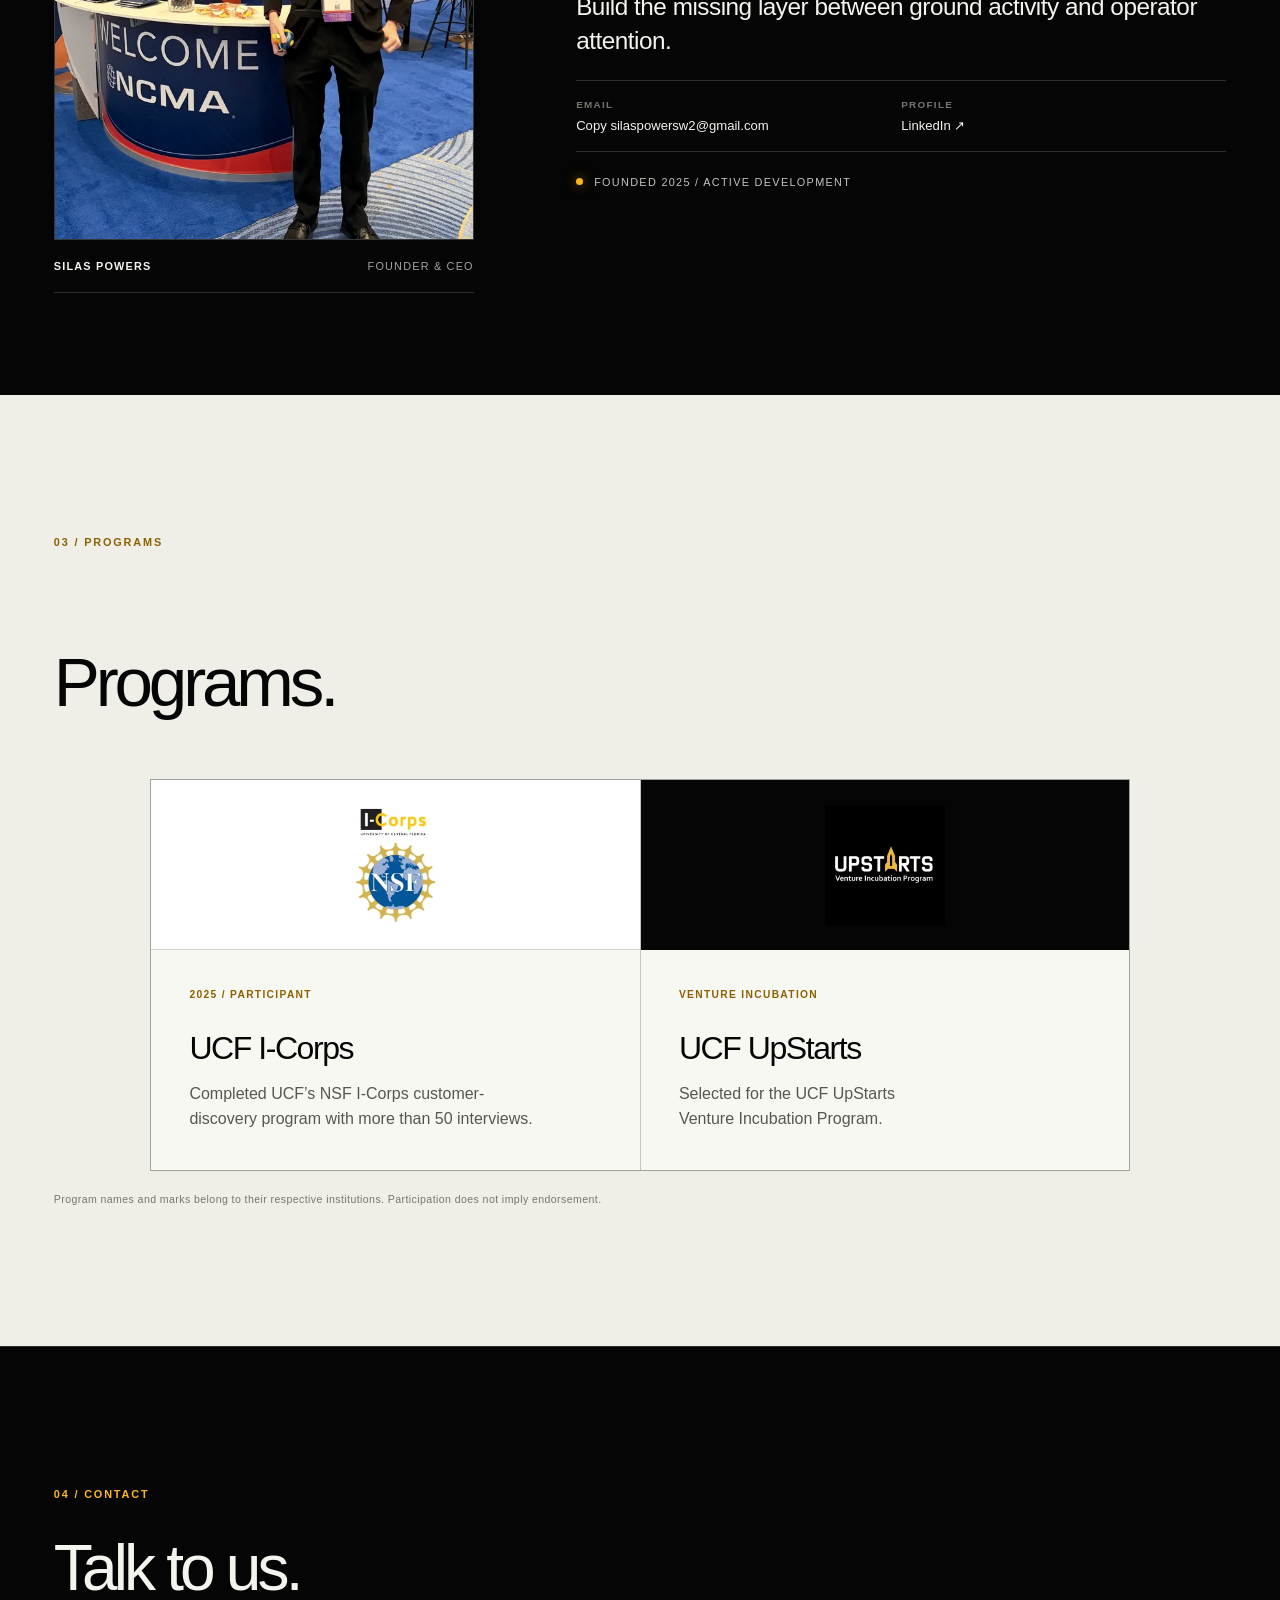
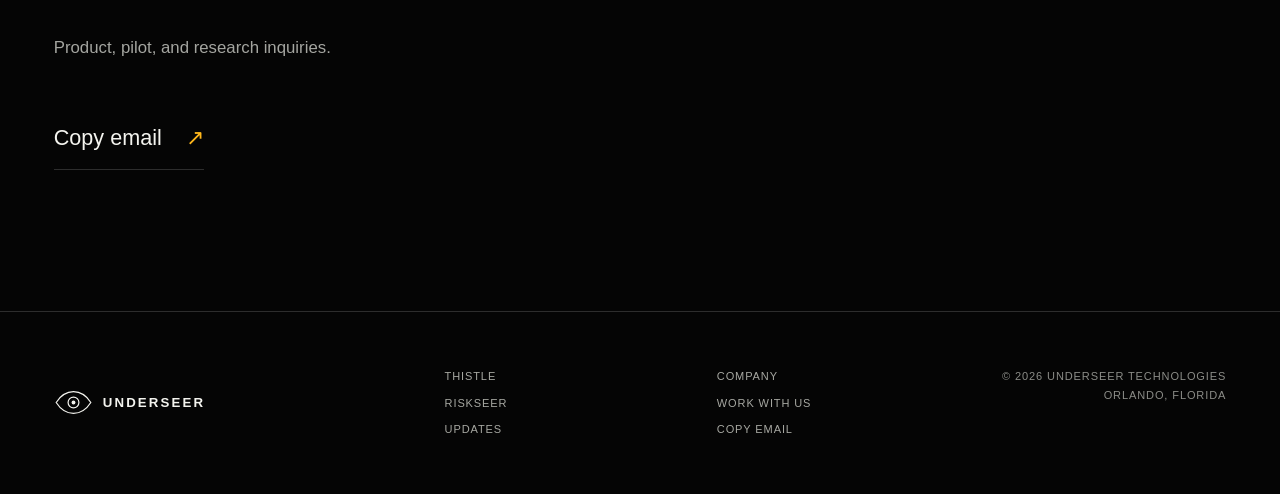
==== commit c383b937: "Tighten company copy" ====
--- a/company.html
+++ b/company.html
@@ -4,7 +4,7 @@
   <meta charset="utf-8">
   <meta name="viewport" content="width=device-width, initial-scale=1">
   <title>Company | Underseer Technologies</title>
-  <meta name="description" content="Underseer Technologies was founded in Orlando in 2025 to build practical sensing systems for infrastructure and security work.">
+  <meta name="description" content="Underseer Technologies is an Orlando company building field sensing systems.">
   <meta name="theme-color" content="#050505">
   <link rel="canonical" href="https://underseer-technologies.com/company.html">
   <link rel="icon" href="favicon.svg" type="image/svg+xml">
@@ -27,19 +27,19 @@
     <section class="page-hero">
       <div class="section-label">Company</div>
       <h1>About Underseer.</h1>
-      <p>Founded in Orlando in 2025, Underseer builds sensing hardware and software for infrastructure and security work.</p>
+      <p>Underseer builds field sensing systems for infrastructure and security.</p>
     </section>
 
     <section class="company-overview section-pad" aria-labelledby="mission-title">
       <div class="section-label">01 / Mission</div>
       <div>
-        <h2 id="mission-title">Build practical sensing tools for the places conventional coverage misses.</h2>
-        <p>Underseer is focused on distributed, low-power systems that detect ground activity and help operators direct the equipment they already use.</p>
+        <h2 id="mission-title">Cover the ground cameras miss.</h2>
+        <p>Our work pairs low-power seismic hardware with software that helps operators decide where to look.</p>
       </div>
       <dl class="company-facts">
         <div><dt>Founded</dt><dd>2025</dd></div>
         <div><dt>Based</dt><dd>Orlando, Florida</dd></div>
-        <div><dt>Current focus</dt><dd>Thistle</dd></div>
+        <div><dt>Current focus</dt><dd>Thistle + Riskseer</dd></div>
       </dl>
     </section>
 
@@ -51,26 +51,26 @@
       <div class="company-copy">
         <div class="section-label">02 / Founder</div>
         <h2>Silas Powers.</h2>
-        <p>Silas founded Underseer while studying mechanical engineering at the University of Central Florida. His work focuses on low-power sensing hardware and infrastructure monitoring.</p>
-        <blockquote><span>Mission</span> Give infrastructure operators a clearer picture of activity beyond conventional monitoring coverage.</blockquote>
+        <p>Silas founded Underseer as a mechanical engineering student at UCF. His work spans embedded hardware, field testing, and system integration.</p>
+        <blockquote><span>Focus</span> Build the missing layer between ground activity and operator attention.</blockquote>
         <div class="founder-links" aria-label="Silas Powers contact links"><button type="button" data-copy-email="silaspowersw2@gmail.com"><span>Email</span>Copy silaspowersw2@gmail.com</button><a href="https://www.linkedin.com/in/silas-powers-b28302380" target="_blank" rel="noopener noreferrer"><span>Profile</span>LinkedIn ↗</a></div>
         <div class="company-status"><span></span> Founded 2025 / Active development</div>
       </div>
     </section>
 
     <section class="programs section-pad" id="programs" aria-labelledby="programs-title">
-      <div class="programs-intro"><div class="section-label">03 / Programs</div><h2 id="programs-title">Underseer at UCF.</h2></div>
+      <div class="programs-intro"><div class="section-label">03 / Programs</div><h2 id="programs-title">Programs.</h2></div>
       <div class="program-grid">
-        <article class="program-card"><div class="program-logo program-logo-light"><img src="assets/ucf-icorps.webp" width="261" height="353" loading="lazy" alt="UCF I-Corps and National Science Foundation logos"></div><div class="program-card-copy"><span>2025 / Participant</span><h3>UCF I-Corps</h3><p>Completed NSF I-Corps customer discovery through UCF, including more than 50 interviews used to test the initial market direction.</p></div></article>
-        <article class="program-card"><div class="program-logo program-logo-dark"><img src="assets/ucf-upstarts.webp" width="800" height="800" loading="lazy" alt="UCF UpStarts Venture Incubation Program logo"></div><div class="program-card-copy"><span>Venture incubation</span><h3>UCF UpStarts</h3><p>Selected for the UCF UpStarts Venture Incubation Program while developing Underseer’s early company and product foundations.</p></div></article>
+        <article class="program-card"><div class="program-logo program-logo-light"><img src="assets/ucf-icorps.webp" width="261" height="353" loading="lazy" alt="UCF I-Corps and National Science Foundation logos"></div><div class="program-card-copy"><span>2025 / Participant</span><h3>UCF I-Corps</h3><p>Completed UCF’s NSF I-Corps customer-discovery program with more than 50 interviews.</p></div></article>
+        <article class="program-card"><div class="program-logo program-logo-dark"><img src="assets/ucf-upstarts.webp" width="800" height="800" loading="lazy" alt="UCF UpStarts Venture Incubation Program logo"></div><div class="program-card-copy"><span>Venture incubation</span><h3>UCF UpStarts</h3><p>Selected for the UCF UpStarts Venture Incubation Program.</p></div></article>
       </div>
       <p class="program-note">Program names and marks belong to their respective institutions. Participation does not imply endorsement.</p>
     </section>
 
     <section class="contact-band section-pad" id="contact">
       <div class="section-label">04 / Contact</div>
-      <h2>Start a conversation.</h2>
-      <p>For product, pilot, research, or company inquiries, contact Underseer directly.</p>
+      <h2>Talk to us.</h2>
+      <p>Product, pilot, and research inquiries.</p>
       <button class="contact-link" type="button" data-copy-email="silaspowersw2@gmail.com">Copy email <span aria-hidden="true">↗</span></button>
     </section>
   </main>
